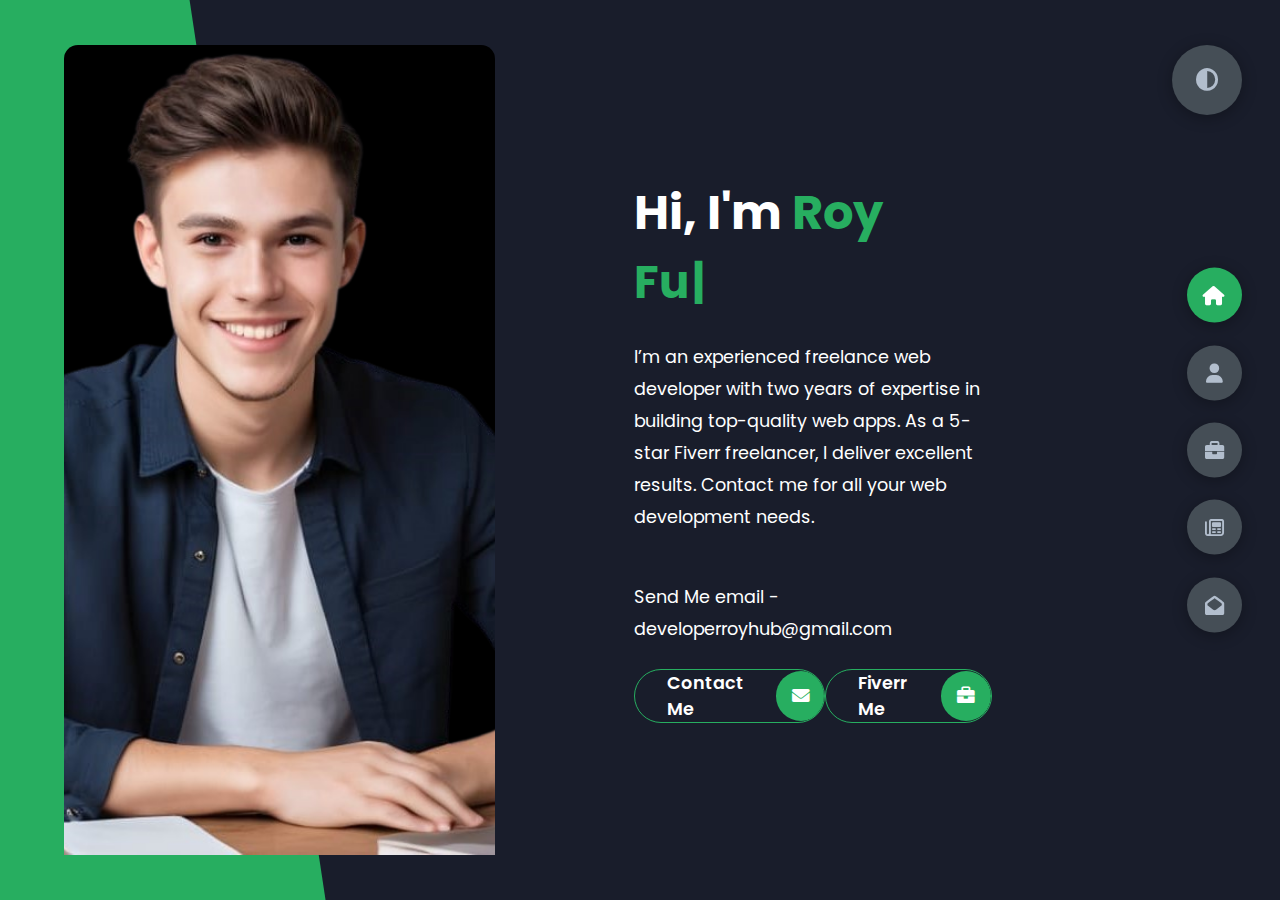
==== index.html @ 74f71e78 "add" ====
<!DOCTYPE html>
<html lang="en">
<head>
    <meta charset="UTF-8">
    <meta http-equiv="X-UA-Compatible" content="IE=edge">
    <meta name="viewport" content="width=device-width, initial-scale=1.0">
    <title>Portfolio</title>
    <link rel="stylesheet" href="styles/styles.css">
    <link rel="preconnect" href="https://fonts.googleapis.com">
    <link rel="preconnect" href="https://fonts.gstatic.com" crossorigin>
    <link rel="stylesheet" href="https://cdnjs.cloudflare.com/ajax/libs/font-awesome/5.15.4/css/all.min.css" integrity="sha512-1ycn6IcaQQ40/MKBW2W4Rhis/DbILU74C1vSrLJxCq57o941Ym01SwNsOMqvEBFlcgUa6xLiPY/NS5R+E6ztJQ==" crossorigin="anonymous" referrerpolicy="no-referrer" />
    <link href="https://fonts.googleapis.com/css2?family=Poppins:wght@400;500;600;700;800&display=swap" rel="stylesheet">
    <link rel="stylesheet" href="https://cdnjs.cloudflare.com/ajax/libs/font-awesome/6.0.0-beta3/css/all.min.css">

</head>
<style>
    /* Typing Element  */
    .typing-container {
    display: flex;
    align-items: center;
    font-size: 45px;
    font-weight: bold;
}

.cursor {
    margin-left: 2px;
    animation: blink 0.7s infinite;
}

@keyframes blink {
    0%, 100% {
        opacity: 1;
    }
    50% {
        opacity: 0;
    }
}


/* Making the pop up  */
        /* Overlay styling */
        .popup-overlay {
            display: none; /* Initially hidden */
            position: fixed;
            top: 0;
            left: 0;
            width: 100%;
            height: 100%;
            background: rgba(0, 0, 0, 0.7);
            z-index: 1000;
            opacity: 0;
            transition: opacity 0.4s ease-in-out;
            align-items: center;
            justify-content: center;
        }

        .popup-overlay.show {
            display: flex;
            opacity: 1;
        }

        /* Popup box styling */
        .popup-box {
            position: relative;
            width: 60%;
            max-width: 800px;
            background: #fff;
            padding: 30px;
            border-radius: 15px;
            box-shadow: 0 10px 30px rgba(0, 0, 0, 0.3);
            transform: scale(0.7);
            opacity: 0;
            transition: transform 0.6s cubic-bezier(0.25, 0.1, 0.25, 1), opacity 0.6s ease;
        }

        .popup-overlay.show .popup-box {
            transform: scale(1);
            opacity: 1;
        }

        /* Close button styling */
        .popup-close {
            position: absolute;
            top: 15px;
            right: 15px;
            font-size: 24px;
            color: #ffffff;
            cursor: pointer;
            transition: color 0.3s ease;
        }

        .popup-close:hover {
            color: #e74c3c;
        }

        /* Popup content styling */
        .popup-box h2 {
            margin-top: 0;
            font-size: 24px;
            color: #fffcfc;
            text-align: center;
        }

        .popup-box p {
            font-size: 16px;
            line-height: 1.5;
            color: #ffffff;
            text-align: center;
        }

        .popup-box ul {
            list-style: none;
            padding: 0;
            margin: 20px 0 0;
            display: flex;
            flex-direction: column;
            align-items: center;
        }

        .popup-box li {
            margin: 10px 0;
        }

        .popup-box a {
            color: #3498db;
            text-decoration: none;
            font-weight: bold;
            transition: color 0.3s ease;
        }

        .popup-box a:hover {
            color: #2980b9;
        }


        /* Popup Box Styling */
.popup-box {
    position: relative;
    width: 60%;
    max-width: 800px;
    background: #fff;
    padding: 30px;
    border-radius: 15px;
    box-shadow: 0 10px 30px rgba(0, 0, 0, 0.3);
    transform: scale(0.7);
    opacity: 0;
    transition: transform 0.6s cubic-bezier(0.25, 0.1, 0.25, 1), opacity 0.6s ease;
}

.popup-overlay.show .popup-box {
    transform: scale(1);
    opacity: 1;
}

/* Close Button Styling */
.popup-close {
    position: absolute;
    top: 15px;
    right: 15px;
    font-size: 24px;
    color: #ffffff;
    cursor: pointer;
    transition: color 0.3s ease;
}

.popup-close:hover {
    color: #e74c3c;
}

/* Popup Content Styling */
.popup-box h2 {
    margin-top: 0;
    font-size: 24px;
    color: #ffffff;
    text-align: center;
}

.popup-box p {
    font-size: 16px;
    line-height: 1.5;
    color: #ffffff;
    text-align: center;
}

.popup-box ul {
    list-style: none;
    padding: 0;
    margin: 20px 0 0;
    display: flex;
    flex-direction: column;
    align-items: center;
}

.popup-box li {
    margin: 10px 0;
    font-size: 16px;
}

.popup-box a {
    color: #3498db;
    text-decoration: none;
    font-weight: bold;
    transition: color 0.3s ease;
    display: flex;
    flex-direction: column;
    align-items: center;
}

.popup-box a:hover {
    color: #2980b9;
}

/* Budget Styling */
.budget {
    font-weight: bold;
    padding-left: 5px;
    color: var(--budget-color, #333);
}

.popup-overlay.show .popup-box {
    transform: scale(1);
    opacity: 1;
    background-color:  #191d2b;
}
</style>
<body class="main-content">
        <!-- Popup Overlay -->
        <div class="popup-overlay" id="popupOverlay">
            <div class="popup-box">
                <span class="popup-close" id="popupClose"><i class="fas fa-times"></i></span>
                <h2>Visit My Recent Completed Freelance Works</h2>
                <p>Check out my latest work and projects. Click the links below to explore:</p>
                <ul>
                    <li><a href="https://millionleads.online/" target="_blank">SAAS - MillionLeads (A lead generation site which allows to scrape leads from online) <span class="budget" style="--budget-color: #27ae60;">Project budget - $250  Country - United States </span></a></li>
                    <li><a href="https://gardenly.me/" target="_blank">Business Site - Gardenly (A modern service for redesigning gardens) <span class="budget" style="--budget-color: #27ae60;">Project Budget - $300   Country - Isreal</span></a></li>
                    <li><a href="https://ztechblog.online/" target="_blank">Blogging Site - Ztechblogs (A blogging site for a video editor) <span class="budget" style="--budget-color:#27ae60;">Budget - $150 Country - India</span></a></li>
                </ul>

                <div class="contact-icons" style="display: flex; justify-content: center; align-items: center; margin-top: 20px;">
                    <div class="contact-icon" style="display: flex;">
                        <a href="https://www.facebook.com/profile.php?id=61559166032397" target="_blank" style="display: flex; justify-content: center; align-items: center; width: 50px; height: 50px; margin: 0 10px; background-color: #f0f0f0; border-radius: 50%; color: #333; font-size: 20px; transition: background-color 0.3s ease, color 0.3s ease, transform 0.3s ease;">
                            <i class="fab fa-facebook-f"></i>
                        </a>
                        <a href="https://x.com/i/flow/login?redirect_after_login=%2Feren2024m" target="_blank" style="display: flex; justify-content: center; align-items: center; width: 50px; height: 50px; margin: 0 10px; background-color: #f0f0f0; border-radius: 50%; color: #333; font-size: 20px; transition: background-color 0.3s ease, color 0.3s ease, transform 0.3s ease;">
                            <i class="fab fa-twitter"></i>
                        </a>
                        <a href="https://github.com/erenroy" target="_blank" style="display: flex; justify-content: center; align-items: center; width: 50px; height: 50px; margin: 0 10px; background-color: #f0f0f0; border-radius: 50%; color: #333; font-size: 20px; transition: background-color 0.3s ease, color 0.3s ease, transform 0.3s ease;">
                            <i class="fab fa-github"></i>
                        </a>
                        <a href="https://www.instagram.com/devroy_2024/?igsh=YmhoeHJ0MW9vajh2" target="_blank" style="display: flex; justify-content: center; align-items: center; width: 50px; height: 50px; margin: 0 10px; background-color: #f0f0f0; border-radius: 50%; color: #333; font-size: 20px; transition: background-color 0.3s ease, color 0.3s ease, transform 0.3s ease;">
                            <i class="fab fa-instagram"></i>
                        </a>
                    </div>
                </div>
                
                
            </div>
            
        </div>
    <header class="container header active" id="home">
        <div class="header-content">
            <div class="left-header">
                <div class="h-shape"></div>
                <div class="image">
                    <img src="img/mypic.png" alt="">
                </div>
            </div>
            <div class="right-header">
                <h1 class="name">
                    Hi, I'm <span>Roy</span>
                    <div class="typing-container">
                        <span id="typing-text"></span>
                        <span class="cursor">|</span>
                    </div>
                </h1>
                <p>
                    I’m an experienced freelance web developer with two years of expertise in building top-quality web apps. As a 5-star Fiverr freelancer, I deliver excellent results. Contact me for all your web development needs.
                </p>
                <p>Send Me email - <span> developerroyhub@gmail.com</span></p>

                <div class="btn-con">
                    <a href="https://www.linkedin.com/in/papan-roy-778a94292?utm_source=share&utm_campaign=share_via&utm_content=profile&utm_medium=android_app" class="main-btn">
                        <span class="btn-text">Contact Me</span>
                        <span class="btn-icon"><i class="fas fa-envelope"></i></span>
                    </a>
                    <a href="https://www.fiverr.com/s/yvENLWb" class="main-btn">
                        <span class="btn-text">Fiverr Me</span>
                        <span class="btn-icon"><i class="fas fa-briefcase"></i></span>
                    </a>
                    
                    
                </div>
            </div>
        </div>
    </header>
    <main>
        <section class="container about" id="about">
            <div class="main-title">
                <h2>About <span>me</span><span class="bg-text">my stats</span></h2>
            </div>
            <div class="about-container">
                <div class="left-about">
                    <h4>About Me</h4>
                    <p>
                        I am a dedicated web developer with over two years of experience in building exceptional web applications. My expertise spans portfolio sites, e-commerce platforms, video calling apps, and dynamic web solutions. <br /> <br /> I am committed to delivering top-notch results and continuously strive for excellence in every project. My work is driven by a passion for creating impactful and user-friendly digital experiences.
                    </p>
                    <div class="btn-con">
                        <a href="https://www.linkedin.com/in/papan-roy-778a94292?utm_source=share&utm_campaign=share_via&utm_content=profile&utm_medium=android_app" class="main-btn">
                            <span class="btn-text">Contact Me</span>
                            <span class="btn-icon"><i class="fas fa-envelope"></i></span>
                        </a>
                    </div>
                </div>
                <div class="right-about">
                    <div class="about-item">
                        <div class="abt-text">
                            <p class="large-text">50+</p>
                            <p class="small-text">Projects <br /> Completed</p>
                        </div>
                    </div>
                    <div class="about-item">
                        <div class="abt-text">
                            <p class="large-text">2+</p>
                            <p class="small-text">Years of <br /> Experience</p>
                        </div>
                    </div>
                    <div class="about-item">
                        <div class="abt-text">
                            <p class="large-text">30+</p>
                            <p class="small-text">Happy <br /> Clients</p>
                        </div>
                    </div>
                    <div class="about-item">
                        <div class="abt-text">
                            <p class="large-text">100+</p>
                            <p class="small-text">Customer <br /> Reviews</p>
                        </div>
                    </div>
                </div>
            </div>
            
            <div class="about-stats">
                <h4 class="stat-title">My Skills</h4>
                <div class="progress-bars">
                    <div class="progress-bar">
                        <p class="prog-title">html5</p>
                        <div class="progress-con">
                            <p class="prog-text">BEST</p>
                            <div class="progress">
                                <span class="css"></span>
                            </div>
                        </div>
                    </div>
                    <div class="progress-bar">
                        <p class="prog-title">css3</p>
                        <div class="progress-con">
                            <p class="prog-text">BEST</p>
                            <div class="progress">
                                <span class="css"></span>
                            </div>
                        </div>
                    </div>
                    <div class="progress-bar">
                        <p class="prog-title">javascript</p>
                        <div class="progress-con">
                            <p class="prog-text">BEST</p>
                            <div class="progress">
                                <span class="css"></span>
                            </div>
                        </div>
                    </div>
                    <div class="progress-bar">
                        <p class="prog-title">ReactJS</p>
                        <div class="progress-con">
                            <p class="prog-text">BEST</p>
                            <div class="progress">
                                <span class="css"></span>
                            </div>
                        </div>
                    </div>
                    <div class="progress-bar">
                        <p class="prog-title">Django</p>
                        <div class="progress-con">
                            <p class="prog-text">BEST</p>
                            <div class="progress">
                                <span class="css"></span>
                            </div>
                        </div>
                    </div>
                    <div class="progress-bar">
                        <p class="prog-title">Python</p>
                        <div class="progress-con">
                            <p class="prog-text">BEST</p>
                            <div class="progress">
                                <span class="css"></span>
                            </div>
                        </div>
                    </div>
                    <div class="progress-bar">
                        <p class="prog-title">Flask</p>
                        <div class="progress-con">
                            <p class="prog-text">BEST</p>
                            <div class="progress">
                                <span class="css"></span>
                            </div>
                        </div>
                    </div>
                    <div class="progress-bar">
                        <p class="prog-title">Wordpress</p>
                        <div class="progress-con">
                            <p class="prog-text">BEST</p>
                            <div class="progress">
                                <span class="css"></span>
                            </div>
                        </div>
                    </div>
                    <div class="progress-bar">
                        <p class="prog-title">Mysql</p>
                        <div class="progress-con">
                            <p class="prog-text">BEST</p>
                            <div class="progress">
                                <span class="css"></span>
                            </div>
                        </div>
                    </div>
                    <div class="progress-bar">
                        <p class="prog-title">Postgressql</p>
                        <div class="progress-con">
                            <p class="prog-text">Best</p>
                            <div class="progress">
                                <span class="css"></span>
                            </div>
                        </div>
                    </div>
                </div>
            </div>
            <h4 class="stat-title">My Timeline</h4>
            <div class="timeline">
                <div class="timeline-item">
                    <div class="tl-icon">
                        <i class="fas fa-briefcase"></i>
                    </div>
                    <p class="tl-duration">2022 - present</p>
                    <h5>Freelance Web Developer<span> - Self-Employed</span></h5>
                    <p>
                        Providing top-notch web development services including portfolio sites, e-commerce platforms, and dynamic web applications. Committed to delivering high-quality results and client satisfaction.
                    </p>
                </div>
                <div class="timeline-item">
                    <div class="tl-icon">
                        <i class="fas fa-briefcase"></i>
                    </div>
                    <p class="tl-duration">2021 - 2022</p>
                    <h5>Junior Web Developer<span> - Tech Innovations</span></h5>
                    <p>
                        Contributed to various web development projects, focusing on front-end development and integrating new features to enhance user experience.
                    </p>
                </div>
                <div class="timeline-item">
                    <div class="tl-icon">
                        <i class="fas fa-briefcase"></i>
                    </div>
                    <p class="tl-duration">2019 - 2021</p>
                    <h5>Software Developer Intern<span> - Web Solutions Inc.</span></h5>
                    <p>
                        Assisted in developing and maintaining web applications, gaining valuable experience in coding and problem-solving within a professional environment.
                    </p>
                </div>
                <div class="timeline-item">
                    <div class="tl-icon">
                        <i class="fas fa-briefcase"></i>
                    </div>
                    <p class="tl-duration">2015 - 2019</p>
                    <h5>Computer Science Degree<span> - XYZ University</span></h5>
                    <p>
                        Earned a degree in Computer Science, focusing on web development, programming languages, and software engineering principles.
                    </p>
                </div>
               
            </div>
            
        </section>
        <section class="container" id="portfolio">
            <div class="main-title">
                <h2>My <span>Portfolio</span><span class="bg-text">My Work</span></h2>
            </div>
            <p class="port-text">
                Here is some of my work that I've done in various programming languages.
            </p>
            <div class="portfolios">
                <div class="portfolio-item">
                    <div class="image">
                        <img src="img/1.png" alt="">
                    </div>
                    <div class="hover-items">
                        <h3>Full-Stacl E-commerce Website </h3>
                        <div class="icons">
                            <a href="https://github.com/erenroy" class="icon">
                                <i class="fab fa-github"></i>
                            </a>
                            <a href="https://www.linkedin.com/in/papan-roy-778a94292?utm_source=share&utm_campaign=share_via&utm_content=profile&utm_medium=android_app" class="icon">
                                <i class="fab fa-linkedin"></i>
                            </a>
                            <a href="http://t.me/developerroy" class="icon">
                                <i class="fas fa-briefcase"></i>
                            </a>
                            
                        </div>
                    </div>
                </div>
                <div class="portfolio-item">
                    <div class="image">
                        <img src="img/2.png" alt="">
                    </div>
                    <div class="hover-items">
                        <h3>Movie streaming Webapp</h3>
                        <div class="icons">
                            <a href="https://github.com/erenroy" class="icon">
                                <i class="fab fa-github"></i>
                            </a>
                            <a href="https://www.linkedin.com/in/papan-roy-778a94292?utm_source=share&utm_campaign=share_via&utm_content=profile&utm_medium=android_app" class="icon">
                                <i class="fab fa-linkedin"></i>
                            </a>
                            <a href="http://t.me/developerroy" class="icon">
                                <i class="fas fa-briefcase"></i>
                            </a>
                            
                        </div>
                    </div>
                </div>
                <div class="portfolio-item">
                    <div class="image">
                        <img src="img/3.jpg" alt="">
                    </div>
                    <div class="hover-items">
                        <h3>Video Calling Webapp</h3>
                        <div class="icons">
                            <a href="https://github.com/erenroy" class="icon">
                                <i class="fab fa-github"></i>
                            </a>
                            <a href="https://www.linkedin.com/in/papan-roy-778a94292?utm_source=share&utm_campaign=share_via&utm_content=profile&utm_medium=android_app" class="icon">
                                <i class="fab fa-linkedin"></i>
                            </a>
                            <a href="http://t.me/developerroy" class="icon">
                                <i class="fas fa-briefcase"></i>
                            </a>
                            
                        </div>
                    </div>
                </div>
                <div class="portfolio-item">
                    <div class="image">
                        <img src="img/4.png" alt="">
                    </div>
                    <div class="hover-items">
                        <h3>Portfolio Branding</h3>
                        <div class="icons">
                            <a href="https://github.com/erenroy" class="icon">
                                <i class="fab fa-github"></i>
                            </a>
                            <a href="https://www.linkedin.com/in/papan-roy-778a94292?utm_source=share&utm_campaign=share_via&utm_content=profile&utm_medium=android_app" class="icon">
                                <i class="fab fa-linkedin"></i>
                            </a>
                            <a href="http://t.me/developerroy" class="icon">
                                <i class="fas fa-briefcase"></i>
                            </a>
                            
                        </div>
                    </div>
                </div>
                <div class="portfolio-item">
                    <div class="image">
                        <img src="img/5.png" alt="">
                    </div>
                    <div class="hover-items">
                        <h3>Portfolio for Degital Marketting Agency</h3>
                        <div class="icons">
                            <a href="https://github.com/erenroy" class="icon">
                                <i class="fab fa-github"></i>
                            </a>
                            <a href="https://www.linkedin.com/in/papan-roy-778a94292?utm_source=share&utm_campaign=share_via&utm_content=profile&utm_medium=android_app" class="icon">
                                <i class="fab fa-linkedin"></i>
                            </a>
                            <a href="http://t.me/developerroy" class="icon">
                                <i class="fas fa-briefcase"></i>
                            </a>
                            
                        </div>
                    </div>
                </div>
                <div class="portfolio-item">
                    <div class="image">
                        <img src="img/6.png" alt="">
                    </div>
                    <div class="hover-items">
                        <h3>Modern Gardening Website</h3>
                        <div class="icons">
                            <a href="https://github.com/erenroy" class="icon">
                                <i class="fab fa-github"></i>
                            </a>
                            <a href="https://www.linkedin.com/in/papan-roy-778a94292?utm_source=share&utm_campaign=share_via&utm_content=profile&utm_medium=android_app" class="icon">
                                <i class="fab fa-linkedin"></i>
                            </a>
                            <a href="http://t.me/developerroy" class="icon">
                                <i class="fas fa-briefcase"></i>
                            </a>
                            
                        </div>
                    </div>
                </div>
                <div class="portfolio-item">
                    <div class="image">
                        <img src="img/7.png" alt="">
                    </div>
                    <div class="hover-items">
                        <h3>Saas - Millionleads</h3>
                        <div class="icons">
                            <a href="https://github.com/erenroy" class="icon">
                                <i class="fab fa-github"></i>
                            </a>
                            <a href="https://www.linkedin.com/in/papan-roy-778a94292?utm_source=share&utm_campaign=share_via&utm_content=profile&utm_medium=android_app" class="icon">
                                <i class="fab fa-linkedin"></i>
                            </a>
                            <a href="http://t.me/developerroy" class="icon">
                                <i class="fas fa-briefcase"></i>
                            </a>
                            
                        </div>
                    </div>
                </div>
                <div class="portfolio-item">
                    <div class="image">
                        <img src="img/8.png" alt="">
                    </div>
                    <div class="hover-items">
                        <h3>Portfolio for Video Editor </h3>
                        <div class="icons">
                            <a href="https://github.com/erenroy" class="icon">
                                <i class="fab fa-github"></i>
                            </a>
                            <a href="https://www.linkedin.com/in/papan-roy-778a94292?utm_source=share&utm_campaign=share_via&utm_content=profile&utm_medium=android_app" class="icon">
                                <i class="fab fa-linkedin"></i>
                            </a>
                            <a href="http://t.me/developerroy" class="icon">
                                <i class="fas fa-briefcase"></i>
                            </a>
                            
                        </div>
                    </div>
                </div>
               
            </div>
        </section>
        <section class="container" id="blogs">
            <div class="blogs-content">
                <div class="main-title">
                    <h2>My <span>Blogs</span><span class="bg-text">My Blogs</span></h2>
                </div>
                <div class="blogs">
                    
                    <div class="blog">
                        <img src="img/blog1.png" alt="">
                        <div class="blog-text">
                            <h4>
                                How do I get my first client on fiverr 
                            </h4>
                            <p>
                                Gertting my first client on fiver was tough but I started cold outreaching on fiver and got my first 200 doller client on fiverr . 
                            </p>
                        </div>
                    </div>
                    <div class="blog">
                        <img src="img/blog2.jpeg" alt="">
                        <div class="blog-text">
                            <h4>
                                How do you win contest on freelancer ? 
                            </h4>
                            <p>
                              I participated on 6 competetions on freelancer and I won my first competetion on the 3rd of joining freelancer .......
                            </p>
                        </div>
                    </div>
                    <div class="blog">
                        <img src="img/blog3.jpg" alt="">
                        <div class="blog-text">
                            <h4>
                               Save yourself from scammers on fiverr . 
                            </h4>
                            <p>
                              Saving yourself from scammers are more important than finding client on fiverr . Follow this steps ....  
                            </p>
                        </div>
                    </div>
                    
                </div>
            </div>
        </section>
        <section class="container contact" id="contact">
            <div class="contact-container">
                <div class="main-title">
                    <h2>Contact <span>Me</span><span class="bg-text">Contact</span></h2>
                </div>
                <div class="contact-content-con">
                    <div class="left-contact">
                        <h4>Contact me here</h4>
                        <p>
                            Lorem ipsum dolor sit amet consectetur adipisicing elit. 
                            In, laborum numquam? Quam excepturi perspiciatis quas quasi.
                        </p>
                        <div class="contact-info">
                            <div class="contact-item">
                                <div class="icon">
                                    <i class="fas fa-map-marker-alt"></i>
                                    Asia , India 
                                </div>
                                <p>
                                  
                                </p>
                            </div>
                            <div class="contact-item">
                                <div class="icon">
                                    <i class="fas fa-envelope"></i>
                                    developerroyhub@gmail.com
                                </div>
                                <p>
                                   
                                </p>
                            </div> 
                            <div class="contact-item">
                                <div class="icon">
                                    <i class="fas fa-user-graduate"></i>
                                    Btech CSE
                                </div>
                                <p>
                                   
                                </p>
                            </div>
                            <div class="contact-item">
                                <div class="icon">
                                    <i class="fas fa-user-graduate"></i>
                                    http://t.me/developerroy 
                                </div>
                                <p>
                                   
                                </p>
                            </div>
                            <div class="contact-item">
                                <div class="icon">
                                    <i class="fas fa-globe-africa"></i>
                                    English , Hindi , Bengali
                                </div>
                                <p>
                                 
                                </p>
                            </div>
                        </div>
                        <div class="contact-icons">
                            <div class="contact-icon">
                                <a href="https://www.facebook.com/profile.php?id=61559166032397" target="_blank">
                                    <i class="fab fa-facebook-f"></i>
                                </a>
                                <a href="https://x.com/i/flow/login?redirect_after_login=%2Feren2024m" target="_blank">
                                    <i class="fab fa-twitter"></i>
                                </a>
                                <a href="https://github.com/erenroy" target="_blank">
                                    <i class="fab fa-github"></i>
                                </a>
                                <a href="https://www.instagram.com/devroy_2024/?igsh=YmhoeHJ0MW9vajh2" target="_blank">
                                    <i class="fab fa-instagram"></i>
                                </a>
                                
                            </div>
                        </div>
                    </div>
                    <div class="right-contact">
                        <form action="" class="contact-form">
                            <div class="input-control i-c-2">
                                <input type="text" required placeholder="YOUR NAME">
                                <input type="email" required placeholder="YOUR EMAIL">
                            </div>
                            <div class="input-control">
                                <input type="text" required placeholder="ENTER SUBJECT">
                            </div>
                            <div class="input-control">
                                <textarea name="" id="" cols="15" rows="8" placeholder="Message Here..."></textarea>
                            </div>
                            <div class="submit-btn">
                                <a href="https://www.linkedin.com/in/papan-roy-778a94292?utm_source=share&utm_campaign=share_via&utm_content=profile&utm_medium=android_app" class="main-btn">
                                    <span class="btn-text">Contact Me</span>
                                    <span class="btn-icon"><i class="fas fa-envelope"></i></span>
                                </a>
                            </div>
                        </form>
                    </div>
                </div>
            </div>
        </section>
    </main>

    <div class="controls">
        <div class="control active-btn" data-id="home" >
            <i class="fas fa-home"></i>
        </div>
        <div class="control" data-id="about">
            <i class="fas fa-user"></i>
        </div>
        <div class="control" data-id="portfolio">
            <i class="fas fa-briefcase"></i>
        </div>
        <div class="control" data-id="blogs">
            <i class="far fa-newspaper"></i>
        </div>
        <div class="control" data-id="contact">
            <i class="fas fa-envelope-open"></i>
        </div>
    </div>
    <div class="theme-btn">
        <i class="fas fa-adjust"></i>
    </div>
    <script src="app.js"></script>
    <script>const texts = [
        "Full-Stack Web Developer",
        "Full-time Freelancer ",
        "Wordpress Developer",
        "Python Developer",
        "Django Developer"
    ];
    const typingTextElement = document.getElementById("typing-text");
    
    let textIndex = 0;
    let charIndex = 0;
    let currentText = "";
    let isDeleting = false;
    
    function type() {
        if (!isDeleting && charIndex < texts[textIndex].length) {
            currentText += texts[textIndex].charAt(charIndex);
            charIndex++;
            typingTextElement.textContent = currentText;
            setTimeout(type, 150); // Adjust typing speed here
        } else if (isDeleting && charIndex > 0) {
            currentText = currentText.slice(0, -1);
            charIndex--;
            typingTextElement.textContent = currentText;
            setTimeout(type, 100); // Adjust deleting speed here
        } else if (charIndex === 0) {
            isDeleting = false;
            textIndex = (textIndex + 1) % texts.length;
            setTimeout(type, 200); // Pause before typing next text
        } else if (charIndex === texts[textIndex].length) {
            isDeleting = true;
            setTimeout(type, 1000); // Pause before deleting
        }
    }
    
    document.addEventListener("DOMContentLoaded", () => {
        setTimeout(type, 500);
    });

    // Adding code for pop up ------------------------------------------------------------------------------------------------------
            // Show the popup after 1 second
            setTimeout(function() {
                document.getElementById('popupOverlay').classList.add('show');
            }, 1000);
    
            // Close the popup
            document.getElementById('popupClose').addEventListener('click', function() {
                document.getElementById('popupOverlay').classList.remove('show');
            });
    
            // Optional: Close the popup if clicking outside of it
            document.getElementById('popupOverlay').addEventListener('click', function(e) {
                if (e.target === this) {
                    document.getElementById('popupOverlay').classList.remove('show');
                }
            });
        </script>
</body>
</html>
---- styles/styles.css ----
* {
  margin: 0;
  padding: 0;
  box-sizing: border-box;
  list-style: none;
}

:root {
  --color-primary: #191d2b;
  --color-secondary: #27AE60;
  --color-white: #FFFFFF;
  --color-black: #000;
  --color-grey0: #f8f8f8;
  --color-grey-1: #dbe1e8;
  --color-grey-2: #b2becd;
  --color-grey-3: #6c7983;
  --color-grey-4: #454e56;
  --color-grey-5: #2a2e35;
  --color-grey-6: #12181b;
  --br-sm-2: 14px;
  --box-shadow-1: 0 3px 15px rgba(0,0,0,.3);
}

.light-mode {
  --color-primary: #FFFFFF;
  --color-secondary: #F56692;
  --color-white: #454e56;
  --color-black: #000;
  --color-grey0: #f8f8f8;
  --color-grey-1: #6c7983;
  --color-grey-2: #6c7983;
  --color-grey-3: #6c7983;
  --color-grey-4: #454e56;
  --color-grey-5: #f8f8f8;
  --color-grey-6: #12181b;
}

body {
  background-color: var(--color-primary);
  font-family: "Poppins", sans-serif;
  font-size: 1.1rem;
  color: var(--color-white);
  transition: all 0.4s ease-in-out;
}

a {
  display: inline-block;
  text-decoration: none;
  color: inherit;
  font-family: inherit;
}

header {
  min-height: 100vh;
  color: var(--color-white);
  overflow: hidden;
  padding: 0 !important;
}

section {
  min-height: 100vh;
  width: 100%;
  position: absolute;
  left: 0;
  top: 0;
  padding: 3rem 18rem;
}

.container {
  display: none;
  transform: translateY(-100%) scale(0);
  transition: all 0.4s ease-in-out;
  background-color: var(--color-primary);
}

.active {
  display: block;
  animation: appear 1s ease-in-out;
  transform: translateY(0) scaleY(1);
}
@keyframes appear {
  0% {
    transform: translateY(-100%) scaleY(0);
  }
  100% {
    transform: translateY(0) scaleY(1);
  }
}

.controls {
  position: fixed;
  z-index: 10;
  top: 50%;
  right: 3%;
  display: flex;
  flex-direction: column;
  align-items: center;
  justify-content: center;
  transform: translateY(-50%);
}
.controls .control {
  padding: 1rem;
  cursor: pointer;
  background-color: var(--color-grey-4);
  width: 55px;
  height: 55px;
  border-radius: 50%;
  display: flex;
  justify-content: center;
  align-items: center;
  margin: 0.7rem 0;
  box-shadow: var(--box-shadow-1);
}
.controls .control i {
  font-size: 1.2rem;
  color: var(--color-grey-2);
  pointer-events: none;
}
.controls .active-btn {
  background-color: var(--color-secondary);
  transition: all 0.4s ease-in-out;
}
.controls .active-btn i {
  color: var(--color-white);
}

.theme-btn {
  top: 5%;
  right: 3%;
  width: 70px;
  height: 70px;
  border-radius: 50%;
  background-color: var(--color-grey-4);
  cursor: pointer;
  position: fixed;
  display: flex;
  justify-content: center;
  align-items: center;
  box-shadow: 0 3px 15px rgba(0, 0, 0, 0.3);
  transition: all 0.1s ease-in-out;
}
.theme-btn:active {
  transform: translateY(-3px);
}
.theme-btn i {
  font-size: 1.4rem;
  color: var(--color-grey-2);
  pointer-events: none;
}

/*Header-content*/
.header-content {
  display: grid;
  grid-template-columns: repeat(2, 1fr);
  min-height: 100vh;
}
.header-content .left-header {
  display: flex;
  align-items: center;
  position: relative;
}
.header-content .left-header .h-shape {
  transition: all 0.4s ease-in-out;
  width: 65%;
  height: 100%;
  background-color: var(--color-secondary);
  position: absolute;
  left: 0;
  top: 0;
  z-index: -1;
  clip-path: polygon(0 0, 46% 0, 79% 100%, 0% 100%);
}
.header-content .left-header .image {
  border-radius: var(--br-sm-2);
  height: 90%;
  width: 68%;
  margin-left: 4rem;
  background-color: var(--color-black);
  transition: all 0.4s ease-in-out;
}
.header-content .left-header .image img {
  width: 100%;
  height: 100%;
 object-fit: cover;
   /* transition: all 0.4s ease-in-out;
  filter: grayscale(100%); */
}
/* .header-content .left-header .image img:hover {
  filter: grayscale(0);
} */
.header-content .right-header {
  display: flex;
  flex-direction: column;
  justify-content: center;
  padding-right: 18rem;
}
.header-content .right-header .name {
  font-size: 3rem;
}
.header-content .right-header .name span {
  color: var(--color-secondary);
}
.header-content .right-header p {
  margin: 1.5rem 0;
  line-height: 2rem;
}

/*About*/
.about-container {
  display: grid;
  grid-template-columns: repeat(2, 1fr);
  padding-top: 3.5rem;
  padding-bottom: 5rem;
}
.about-container .right-about {
  display: grid;
  grid-template-columns: repeat(2, 1fr);
  grid-gap: 2rem;
}
.about-container .right-about .about-item {
  border: 1px solid var(--color-grey-5);
  border-radius: 5px;
  transition: all 0.4s ease-in-out;
  box-shadow: 1px 2px 15px rgba(0, 0, 0, 0.1);
}
.about-container .right-about .about-item:hover {
  cursor: default;
  transform: translateY(-5px);
  border: 1px solid var(--color-secondary);
  box-shadow: 1px 4px 15px rgba(0, 0, 0, 0.32);
}
.about-container .right-about .about-item .abt-text {
  padding: 1.5rem;
  display: flex;
  flex-direction: column;
}
.about-container .right-about .about-item .abt-text .large-text {
  font-size: 3rem;
  font-weight: 700;
  color: var(--color-secondary);
}
.about-container .right-about .about-item .abt-text .small-text {
  padding-left: 3rem;
  position: relative;
  text-transform: uppercase;
  font-size: 1.2rem;
  color: var(--color-grey-1);
  letter-spacing: 2px;
}
.about-container .right-about .about-item .abt-text .small-text::before {
  content: "";
  position: absolute;
  left: 0;
  top: 15px;
  width: 2rem;
  height: 2px;
  background-color: var(--color-grey-5);
}
.about-container .left-about {
  padding-right: 5rem;
}
.about-container .left-about p {
  line-height: 2rem;
  padding: 1rem;
  color: var(--color-grey-1);
}
.about-container .left-about h4 {
  font-size: 2rem;
  text-transform: uppercase;
}

.about-stats {
  padding-bottom: 4rem;
}
.about-stats .progress-bars {
  display: grid;
  grid-template-columns: repeat(2, 1fr);
  grid-gap: 2rem;
}
.about-stats .progress-bars .progress-bar {
  display: flex;
  flex-direction: column;
}
.about-stats .progress-bars .progress-bar .prog-title {
  text-transform: uppercase;
  font-weight: 500;
}
.about-stats .progress-bars .progress-bar .progress-con {
  display: flex;
  align-items: center;
}
.about-stats .progress-bars .progress-bar .progress-con .prog-text {
  color: var(--color-grey-2);
}
.about-stats .progress-bars .progress-bar .progress-con .progress {
  width: 100%;
  height: 0.45rem;
  background-color: var(--color-grey-4);
  margin-left: 1rem;
  position: relative;
}
.about-stats .progress-bars .progress-bar .progress-con .progress span {
  position: absolute;
  top: 0;
  left: 0;
  height: 100%;
  background-color: var(--color-secondary);
  transition: all 0.4s ease-in-out;
  width: 60%;
}
.about-stats .progress-bars .progress-bar .progress-con .progress .html {
  width: 80%;
}
.about-stats .progress-bars .progress-bar .progress-con .progress .css {
  width: 95%;
}
.about-stats .progress-bars .progress-bar .progress-con .progress .js {
  width: 75%;
}
.about-stats .progress-bars .progress-bar .progress-con .progress .react {
  width: 60%;
}
.about-stats .progress-bars .progress-bar .progress-con .progress .node {
  width: 87%;
}
.about-stats .progress-bars .progress-bar .progress-con .progress .python {
  width: 70%;
}

.stat-title {
  text-transform: uppercase;
  font-size: 1.4rem;
  text-align: center;
  padding: 3.5rem 0;
  position: relative;
}
.stat-title::before {
  content: "";
  position: absolute;
  left: 50%;
  top: 0;
  width: 40%;
  height: 1px;
  background-color: var(--color-grey-5);
  transform: translateX(-50%);
}

/*Timeline*/
.timeline {
  display: grid;
  grid-template-columns: repeat(2, 1fr);
  grid-gap: 2rem;
  padding-bottom: 3rem;
}
.timeline .timeline-item {
  position: relative;
  padding-left: 3rem;
  border-left: 1px solid var(--color-grey-5);
}
.timeline .timeline-item .tl-icon {
  position: absolute;
  left: -27px;
  top: 0;
  background-color: var(--color-secondary);
  width: 50px;
  height: 50px;
  border-radius: 50%;
  display: flex;
  align-items: center;
  justify-content: center;
}
.timeline .timeline-item .tl-icon i {
  font-size: 1.3rem;
}
.timeline .timeline-item .tl-duration {
  padding: 0.2rem 0.6rem;
  background-color: var(--color-grey-5);
  border-radius: 15px;
  display: inline-block;
  font-size: 0.8rem;
  text-transform: uppercase;
  font-weight: 500;
}
.timeline .timeline-item h5 {
  padding: 1rem 0;
  text-transform: uppercase;
  font-size: 1.3rem;
  font-weight: 600;
}
.timeline .timeline-item h5 span {
  color: var(--color-grey-2);
  font-weight: 500;
  font-size: 1.2rem;
}
.timeline .timeline-item p {
  color: var(--color-grey-2);
}

.port-text {
  padding: 2rem 0;
  text-align: center;
}

.portfolios {
  display: grid;
  grid-template-columns: repeat(3, 1fr);
  grid-gap: 2rem;
  margin-top: 3rem;
}
.portfolios .portfolio-item {
  position: relative;
  border-radius: 15px;
}
.portfolios .portfolio-item img {
  width: 100%;
  height: 300px;
  object-fit: cover;
  border-radius: 15px;
}
.portfolios .portfolio-item .hover-items {
  width: 100%;
  height: 100%;
  background-color: var(--color-secondary);
  position: absolute;
  left: 0;
  top: 0;
  border-radius: 15px;
  display: flex;
  justify-content: center;
  align-items: center;
  flex-direction: column;
  opacity: 0;
  transform: scale(0);
  transition: all 0.4s ease-in-out;
}
.portfolios .portfolio-item .hover-items h3 {
  font-size: 1.5rem;
  color: var(--color-white);
  margin-bottom: 1.5rem;
}
.portfolios .portfolio-item .hover-items .icons {
  display: flex;
  justify-content: center;
  align-items: center;
}
.portfolios .portfolio-item .hover-items .icons .icon {
  background-color: var(--color-primary);
  border-radius: 50%;
  width: 50px;
  height: 50px;
  display: flex;
  align-items: center;
  justify-content: center;
  margin: 0 1rem;
  cursor: pointer;
  transition: all 0.4s ease-in-out;
}
.portfolios .portfolio-item .hover-items .icons .icon i {
  font-size: 1.5rem;
  color: var(--color-white);
  margin: 0 1rem;
}
.portfolios .portfolio-item .hover-items .icons .icon:hover {
  background-color: var(--color-white);
}
.portfolios .portfolio-item .hover-items .icons .icon:hover i {
  color: var(--color-primary);
}

.portfolio-item:hover .hover-items {
  opacity: 1;
  transform: scale(1);
}

.blogs {
  display: grid;
  grid-template-columns: repeat(3, 1fr);
  grid-gap: 2rem;
  margin-top: 3rem;
}
.blogs .blog {
  position: relative;
  background-color: var(--color-grey-5);
  border-radius: 5px;
  box-shadow: 1px 1px 20px rgba(0, 0, 0, 0.1);
  transition: all 0.4s ease-in-out;
}
.blogs .blog:hover {
  box-shadow: 1px 1px 20px rgba(0, 0, 0, 0.3);
  transform: translateY(-5px);
  transition: all 0.4s ease-in-out;
}
.blogs .blog:hover img {
  filter: grayscale(0);
  transform: scale(1.1);
  box-shadow: 0px 4px 15px rgba(0, 0, 0, 0.8);
}
.blogs .blog img {
  width: 100%;
  height: 300px;
  object-fit: cover;
  border-top-left-radius: 5px;
  border-top-right-radius: 5px;
  filter: grayscale(100%);
  transition: all 0.4s ease-in-out;
}
.blogs .blog .blog-text {
  margin-top: -7px;
  padding: 1.1rem;
  border-top: 8px solid var(--color-secondary);
}
.blogs .blog .blog-text h4 {
  font-size: 1.5rem;
  margin-bottom: 0.7rem;
  transition: all 0.4s ease-in-out;
  cursor: pointer;
}
.blogs .blog .blog-text h4:hover {
  color: var(--color-secondary);
}
.blogs .blog .blog-text p {
  color: var(--color-grey-2);
  line-height: 2rem;
  padding-bottom: 1rem;
}

.contact-content-con {
  display: flex;
  padding-top: 3.5rem;
}
.contact-content-con .left-contact {
  flex: 2;
}
.contact-content-con .left-contact h4 {
  margin-top: 1rem;
  font-size: 2rem;
  text-transform: uppercase;
}
.contact-content-con .left-contact p {
  margin: 1rem 0;
  line-height: 2rem;
}
.contact-content-con .left-contact .contact-info .contact-item {
  display: flex;
  align-items: center;
  justify-content: space-between;
}
.contact-content-con .left-contact .contact-info .contact-item p {
  margin: 0.3rem 0 !important;
  padding: 0 !important;
}
.contact-content-con .left-contact .contact-info .contact-item .icon {
  display: grid;
  grid-template-columns: 40px 1fr;
}
.contact-content-con .left-contact .contact-info .contact-item .icon i {
  display: flex;
  align-items: center;
  font-size: 1.3rem;
}
.contact-content-con .left-contact .contact-icon {
  display: flex;
  margin-top: 2rem;
}
.contact-content-con .left-contact .contact-icon a {
  display: flex;
  align-items: center;
  color: var(--color-white);
  background-color: var(--color-grey-5);
  cursor: pointer;
  justify-content: center;
  width: 50px;
  height: 50px;
  border-radius: 50%;
  margin: 0 0.4rem;
  transition: all 0.4s ease-in-out;
}
.contact-content-con .left-contact .contact-icon a:hover {
  background-color: var(--color-secondary);
}
.contact-content-con .left-contact .contact-icon a:hover i {
  color: var(--color-primary);
}
.contact-content-con .left-contact .contact-icon a i {
  display: flex;
  align-items: center;
  justify-content: center;
  font-size: 1.3rem;
}
.contact-content-con .right-contact {
  flex: 3;
  margin-left: 3rem;
}
.contact-content-con .right-contact .input-control {
  margin: 1.5rem 0;
}
.contact-content-con .right-contact .input-control input, .contact-content-con .right-contact .input-control textarea {
  border-radius: 30px;
  font-weight: inherit;
  font-size: inherit;
  font-family: inherit;
  padding: 0.8rem 1.1rem;
  outline: none;
  border: none;
  background-color: var(--color-grey-5);
  width: 100%;
  color: var(--color-white);
  resize: none;
}
.contact-content-con .right-contact .i-c-2 {
  display: flex;
}
.contact-content-con .right-contact .i-c-2 :last-child {
  margin-left: 1.5rem;
}
.contact-content-con .right-contact .submit-btn {
  display: flex;
  justify-content: flex-start;
}

/*Independed components*/
.btn-con {
  display: flex;
  align-self: flex-start;
}

.main-btn {
  border-radius: 30px;
  color: inherit;
  font-weight: 600;
  position: relative;
  border: 1px solid var(--color-secondary);
  display: flex;
  align-self: flex-start;
  align-items: center;
  overflow: hidden;
}
.main-btn .btn-text {
  padding: 0 2rem;
}
.main-btn .btn-icon {
  background-color: var(--color-secondary);
  display: flex;
  align-items: center;
  justify-content: center;
  border-radius: 50%;
  padding: 1rem;
}
.main-btn::before {
  content: "";
  position: absolute;
  top: 0;
  right: 0;
  transform: translateX(100%);
  transition: all 0.4s ease-out;
  z-index: -1;
}
.main-btn:hover {
  transition: all 0.4s ease-out;
}
.main-btn:hover::before {
  width: 100%;
  height: 100%;
  background-color: var(--color-secondary);
  transform: translateX(0);
  transition: all 0.4s ease-out;
}

.main-title {
  text-align: center;
}
.main-title h2 {
  position: relative;
  text-transform: uppercase;
  font-size: 4rem;
  font-weight: 700;
}
.main-title h2 span {
  color: var(--color-secondary);
}
.main-title h2 .bg-text {
  position: absolute;
  top: 50%;
  left: 50%;
  color: var(--color-grey-5);
  transition: all 0.4s ease-in-out;
  z-index: -1;
  transform: translate(-50%, -50%);
  font-weight: 800;
  font-size: 6.3rem;
}

.about-container .left-about p {
  padding-left: 0;
}

@media screen and (max-width: 600px) {
  header {
    padding: 0 !important;
  }

  .theme-btn {
    width: 50px;
    height: 50px;
  }

  .header-content {
    grid-template-columns: repeat(1, 1fr);
    padding-bottom: 6rem;
  }

  .left-header .h-shape {
    display: none;
  }

  .right-header {
    grid-row: 1;
    padding-right: 0rem !important;
    width: 90%;
    margin: 0 auto;
  }
  .right-header .name {
    font-size: 2.5rem !important;
    text-align: center;
    padding-top: 3rem;
  }

  .header-content .left-header .image {
    margin: 0 auto;
    width: 90%;
  }

  .controls {
    top: auto;
    bottom: 0;
    flex-direction: row;
    justify-content: center;
    left: 50%;
    transform: translateX(-50%);
    width: 100%;
    background-color: var(--color-grey-5);
  }
  .controls .control {
    margin: 1rem 0.3rem;
  }

  .about-container {
    grid-template-columns: repeat(1, 1fr);
  }
  .about-container .right-about {
    grid-template-columns: repeat(1, 1fr);
    padding-top: 2.5rem;
  }
  .about-container .left-about {
    padding-right: 0;
  }
  .about-container .left-about p {
    padding-left: 0;
  }

  .timeline {
    grid-template-columns: repeat(1, 1fr);
    padding-bottom: 6rem;
  }

  .container {
    padding: 2rem 2.5rem !important;
  }

  .about-stats .progress-bars {
    grid-template-columns: repeat(1, 1fr);
  }

  .portfolios {
    grid-template-columns: repeat(1, 1fr);
    padding-bottom: 6rem;
    margin-top: 1rem;
  }

  .blogs {
    grid-template-columns: repeat(1, 1fr);
    padding-bottom: 6rem;
  }

  .contact-content-con {
    flex-direction: column;
  }
  .contact-content-con .right-contact {
    margin-left: 0;
    margin-top: 2.5rem;
  }

  .contact-content-con .right-contact .i-c-2 {
    flex-direction: column;
  }

  .contact-content-con .right-contact .i-c-2 :last-child {
    margin-left: 0;
    margin-top: 1.5rem;
  }

  .contact-content-con .right-contact {
    margin-bottom: 6rem;
  }

  .contact-item {
    flex-direction: column;
    margin: 1rem 0;
  }
  .contact-item p {
    font-size: 15px;
    color: var(--color-grey-2);
  }
  .contact-item span {
    font-size: 15px;
  }
  .contact-item .icon {
    grid-template-columns: 25px 1fr;
  }

  .main-title h2 {
    font-size: 2rem;
  }
  .main-title h2 span {
    font-size: 2.3rem;
  }
  .main-title h2 .bg-text {
    font-size: 2.3rem;
  }
}
@media screen and (max-width: 1432px) {
  .container {
    padding: 7rem 11rem;
  }

  .contact-content-con {
    flex-direction: column;
  }
  .contact-content-con .right-contact {
    margin-left: 0;
    margin-top: 2.5rem;
  }

  .contact-content-con .right-contact .i-c-2 {
    flex-direction: column;
  }

  .contact-content-con .right-contact .i-c-2 :last-child {
    margin-left: 0;
    margin-top: 1.5rem;
  }

  .contact-content-con .right-contact {
    margin-bottom: 6rem;
  }

  .main-title h2 .bg-text {
    font-size: 5.5rem;
  }
}
@media screen and (max-width: 1250px) {
  .blogs {
    grid-template-columns: repeat(2, 1fr);
    margin-top: 6rem;
  }

  .portfolios {
    grid-template-columns: repeat(2, 1fr);
  }

  .header-content .right-header {
    padding-right: 9rem;
  }
}
@media screen and (max-width: 660px) {
  .blogs {
    grid-template-columns: repeat(1, 1fr);
  }

  .portfolios {
    grid-template-columns: repeat(1, 1fr);
  }
}
@media screen and (max-width: 1070px) {
  .about-container {
    grid-template-columns: repeat(1, 1fr);
  }
  .about-container .right-about {
    padding-top: 2.5rem;
  }

  .main-title h2 {
    font-size: 4rem;
  }
  .main-title h2 span {
    font-size: 4rem;
  }
  .main-title h2 .bg-text {
    font-size: 4.5rem;
  }
}
@media screen and (max-width: 970px) {
  .container {
    padding: 7rem 6rem;
  }

  .about-container .left-about {
    padding-right: 0rem;
  }

  .header-content {
    grid-template-columns: repeat(1, 1fr);
    padding-bottom: 6rem;
  }

  .left-header .h-shape {
    display: none;
  }
  .left-header .image {
    width: 90% !important;
    margin: 0 auto !important;
  }

  .right-header {
    grid-row: 1;
    padding-right: 0rem !important;
    width: 90%;
    margin: 0 auto;
  }
  .right-header .name {
    font-size: 2.5rem !important;
    text-align: center;
    padding-top: 3rem;
  }
}
@media screen and (max-width: 700px) {
  .container {
    padding: 7rem 3rem;
  }

  .about-stats .progress-bars {
    grid-template-columns: repeat(1, 1fr);
  }

  .about-container .right-about {
    grid-template-columns: repeat(1, 1fr);
  }

  .timeline {
    grid-template-columns: repeat(1, 1fr);
  }

  .main-title h2 {
    font-size: 3rem;
  }
  .main-title h2 span {
    font-size: 3rem;
  }
  .main-title h2 .bg-text {
    font-size: 4rem;
  }
}

/*# sourceMappingURL=styles.css.map */
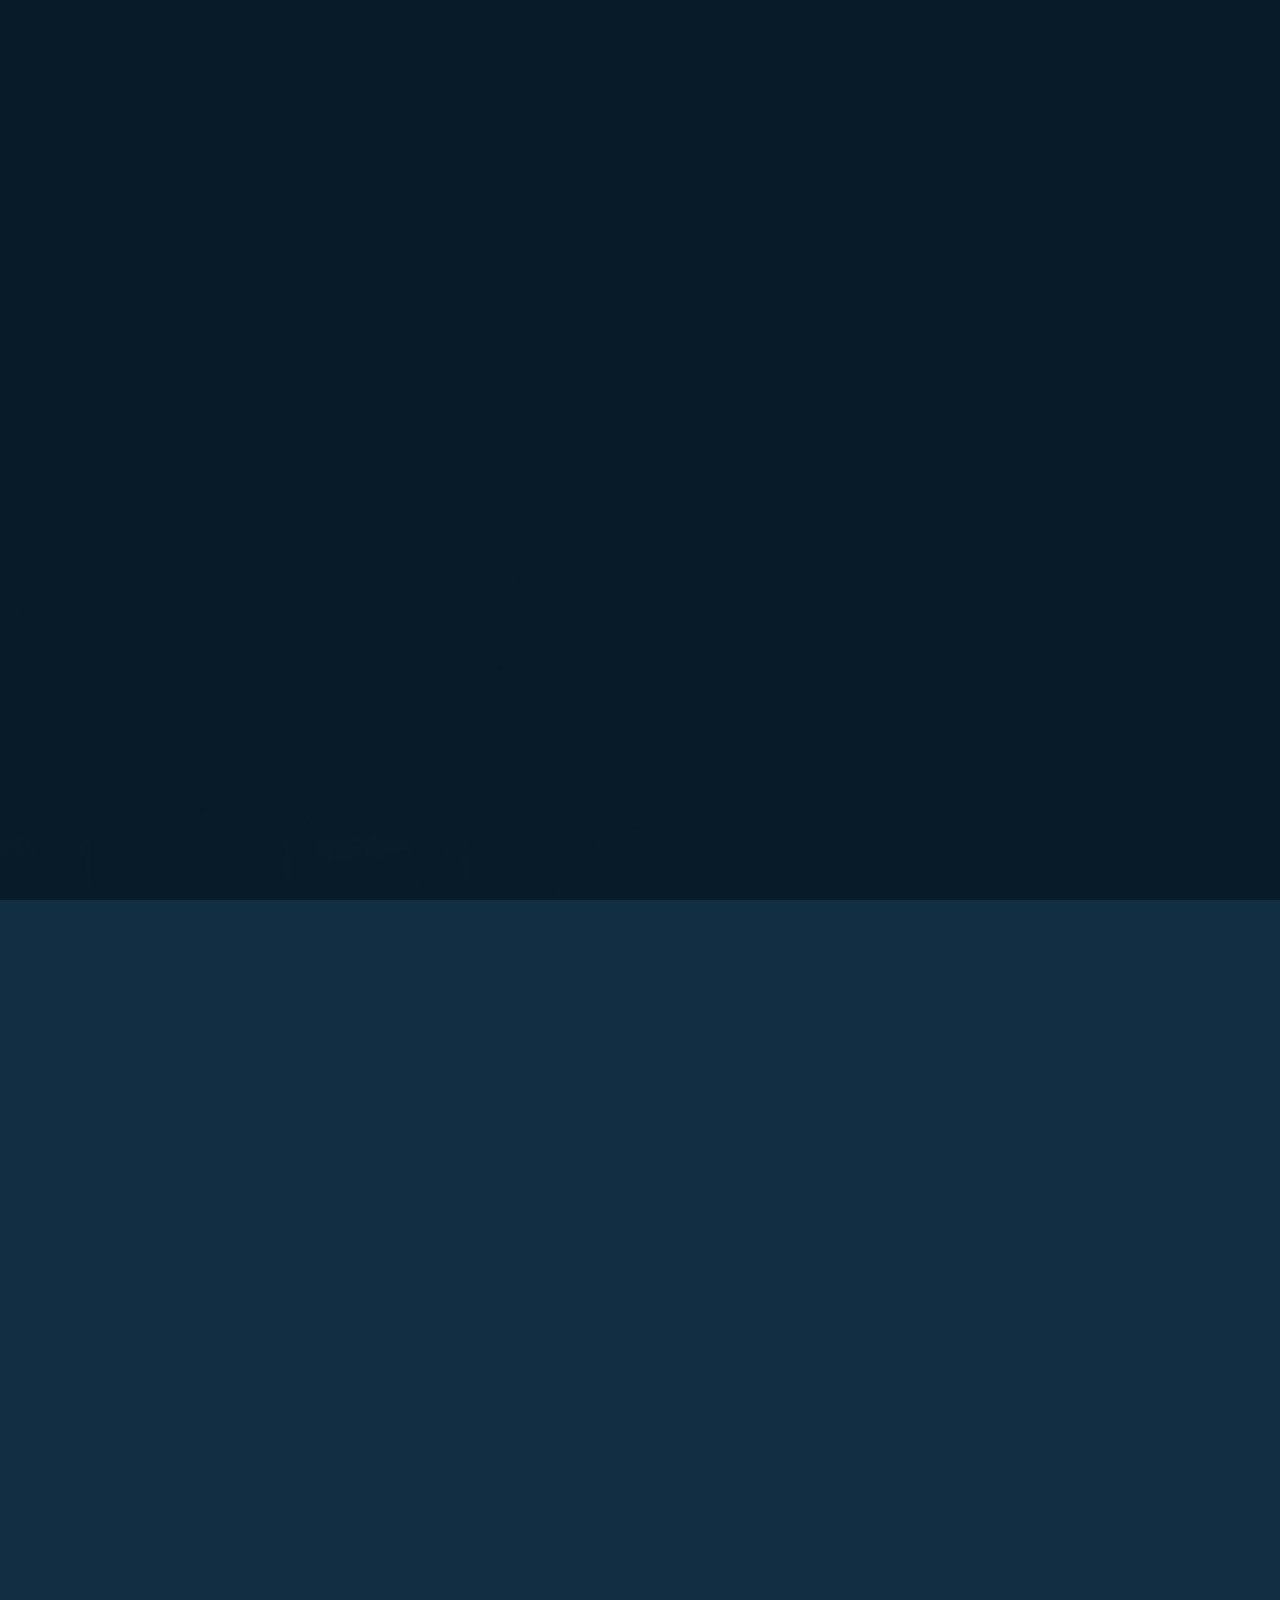
==== commit 304d8590: "add" ====
--- a/index.html
+++ b/index.html
@@ -1,879 +1,323 @@
 <!DOCTYPE html>
 <html lang="en">
+
 <head>
     <meta charset="UTF-8">
     <meta http-equiv="X-UA-Compatible" content="IE=edge">
     <meta name="viewport" content="width=device-width, initial-scale=1.0">
-    <title>Portfolio</title>
-    <link rel="stylesheet" href="styles/styles.css">
-    <link rel="preconnect" href="https://fonts.googleapis.com">
-    <link rel="preconnect" href="https://fonts.gstatic.com" crossorigin>
-    <link rel="stylesheet" href="https://cdnjs.cloudflare.com/ajax/libs/font-awesome/5.15.4/css/all.min.css" integrity="sha512-1ycn6IcaQQ40/MKBW2W4Rhis/DbILU74C1vSrLJxCq57o941Ym01SwNsOMqvEBFlcgUa6xLiPY/NS5R+E6ztJQ==" crossorigin="anonymous" referrerpolicy="no-referrer" />
-    <link href="https://fonts.googleapis.com/css2?family=Poppins:wght@400;500;600;700;800&display=swap" rel="stylesheet">
-    <link rel="stylesheet" href="https://cdnjs.cloudflare.com/ajax/libs/font-awesome/6.0.0-beta3/css/all.min.css">
-
+    <title>Responsive Personal Potfolio</title>
+
+    <link rel="stylesheet" href="style.css">
+
+    <!-- box icons -->
+    <link href='https://unpkg.com/boxicons@2.1.4/css/boxicons.min.css' rel='stylesheet'>
 </head>
-<style>
-    /* Typing Element  */
-    .typing-container {
-    display: flex;
-    align-items: center;
-    font-size: 45px;
-    font-weight: bold;
-}
-
-.cursor {
-    margin-left: 2px;
-    animation: blink 0.7s infinite;
-}
-
-@keyframes blink {
-    0%, 100% {
-        opacity: 1;
-    }
-    50% {
-        opacity: 0;
-    }
-}
-
-
-/* Making the pop up  */
-        /* Overlay styling */
-        .popup-overlay {
-            display: none; /* Initially hidden */
-            position: fixed;
-            top: 0;
-            left: 0;
-            width: 100%;
-            height: 100%;
-            background: rgba(0, 0, 0, 0.7);
-            z-index: 1000;
-            opacity: 0;
-            transition: opacity 0.4s ease-in-out;
-            align-items: center;
-            justify-content: center;
-        }
-
-        .popup-overlay.show {
-            display: flex;
-            opacity: 1;
-        }
-
-        /* Popup box styling */
-        .popup-box {
-            position: relative;
-            width: 60%;
-            max-width: 800px;
-            background: #fff;
-            padding: 30px;
-            border-radius: 15px;
-            box-shadow: 0 10px 30px rgba(0, 0, 0, 0.3);
-            transform: scale(0.7);
-            opacity: 0;
-            transition: transform 0.6s cubic-bezier(0.25, 0.1, 0.25, 1), opacity 0.6s ease;
-        }
-
-        .popup-overlay.show .popup-box {
-            transform: scale(1);
-            opacity: 1;
-        }
-
-        /* Close button styling */
-        .popup-close {
-            position: absolute;
-            top: 15px;
-            right: 15px;
-            font-size: 24px;
-            color: #ffffff;
-            cursor: pointer;
-            transition: color 0.3s ease;
-        }
-
-        .popup-close:hover {
-            color: #e74c3c;
-        }
-
-        /* Popup content styling */
-        .popup-box h2 {
-            margin-top: 0;
-            font-size: 24px;
-            color: #fffcfc;
-            text-align: center;
-        }
-
-        .popup-box p {
-            font-size: 16px;
-            line-height: 1.5;
-            color: #ffffff;
-            text-align: center;
-        }
-
-        .popup-box ul {
-            list-style: none;
-            padding: 0;
-            margin: 20px 0 0;
-            display: flex;
-            flex-direction: column;
-            align-items: center;
-        }
-
-        .popup-box li {
-            margin: 10px 0;
-        }
-
-        .popup-box a {
-            color: #3498db;
-            text-decoration: none;
-            font-weight: bold;
-            transition: color 0.3s ease;
-        }
-
-        .popup-box a:hover {
-            color: #2980b9;
-        }
-
-
-        /* Popup Box Styling */
-.popup-box {
-    position: relative;
-    width: 60%;
-    max-width: 800px;
-    background: #fff;
-    padding: 30px;
-    border-radius: 15px;
-    box-shadow: 0 10px 30px rgba(0, 0, 0, 0.3);
-    transform: scale(0.7);
-    opacity: 0;
-    transition: transform 0.6s cubic-bezier(0.25, 0.1, 0.25, 1), opacity 0.6s ease;
-}
-
-.popup-overlay.show .popup-box {
-    transform: scale(1);
-    opacity: 1;
-}
-
-/* Close Button Styling */
-.popup-close {
-    position: absolute;
-    top: 15px;
-    right: 15px;
-    font-size: 24px;
-    color: #ffffff;
-    cursor: pointer;
-    transition: color 0.3s ease;
-}
-
-.popup-close:hover {
-    color: #e74c3c;
-}
-
-/* Popup Content Styling */
-.popup-box h2 {
-    margin-top: 0;
-    font-size: 24px;
-    color: #ffffff;
-    text-align: center;
-}
-
-.popup-box p {
-    font-size: 16px;
-    line-height: 1.5;
-    color: #ffffff;
-    text-align: center;
-}
-
-.popup-box ul {
-    list-style: none;
-    padding: 0;
-    margin: 20px 0 0;
-    display: flex;
-    flex-direction: column;
-    align-items: center;
-}
-
-.popup-box li {
-    margin: 10px 0;
-    font-size: 16px;
-}
-
-.popup-box a {
-    color: #3498db;
-    text-decoration: none;
-    font-weight: bold;
-    transition: color 0.3s ease;
-    display: flex;
-    flex-direction: column;
-    align-items: center;
-}
-
-.popup-box a:hover {
-    color: #2980b9;
-}
-
-/* Budget Styling */
-.budget {
-    font-weight: bold;
-    padding-left: 5px;
-    color: var(--budget-color, #333);
-}
-
-.popup-overlay.show .popup-box {
-    transform: scale(1);
-    opacity: 1;
-    background-color:  #191d2b;
-}
-</style>
-<body class="main-content">
-        <!-- Popup Overlay -->
-        <div class="popup-overlay" id="popupOverlay">
-            <div class="popup-box">
-                <span class="popup-close" id="popupClose"><i class="fas fa-times"></i></span>
-                <h2>Visit My Recent Completed Freelance Works</h2>
-                <p>Check out my latest work and projects. Click the links below to explore:</p>
-                <ul>
-                    <li><a href="https://millionleads.online/" target="_blank">SAAS - MillionLeads (A lead generation site which allows to scrape leads from online) <span class="budget" style="--budget-color: #27ae60;">Project budget - $250  Country - United States </span></a></li>
-                    <li><a href="https://gardenly.me/" target="_blank">Business Site - Gardenly (A modern service for redesigning gardens) <span class="budget" style="--budget-color: #27ae60;">Project Budget - $300   Country - Isreal</span></a></li>
-                    <li><a href="https://ztechblog.online/" target="_blank">Blogging Site - Ztechblogs (A blogging site for a video editor) <span class="budget" style="--budget-color:#27ae60;">Budget - $150 Country - India</span></a></li>
-                </ul>
-
-                <div class="contact-icons" style="display: flex; justify-content: center; align-items: center; margin-top: 20px;">
-                    <div class="contact-icon" style="display: flex;">
-                        <a href="https://www.facebook.com/profile.php?id=61559166032397" target="_blank" style="display: flex; justify-content: center; align-items: center; width: 50px; height: 50px; margin: 0 10px; background-color: #f0f0f0; border-radius: 50%; color: #333; font-size: 20px; transition: background-color 0.3s ease, color 0.3s ease, transform 0.3s ease;">
-                            <i class="fab fa-facebook-f"></i>
-                        </a>
-                        <a href="https://x.com/i/flow/login?redirect_after_login=%2Feren2024m" target="_blank" style="display: flex; justify-content: center; align-items: center; width: 50px; height: 50px; margin: 0 10px; background-color: #f0f0f0; border-radius: 50%; color: #333; font-size: 20px; transition: background-color 0.3s ease, color 0.3s ease, transform 0.3s ease;">
-                            <i class="fab fa-twitter"></i>
-                        </a>
-                        <a href="https://github.com/erenroy" target="_blank" style="display: flex; justify-content: center; align-items: center; width: 50px; height: 50px; margin: 0 10px; background-color: #f0f0f0; border-radius: 50%; color: #333; font-size: 20px; transition: background-color 0.3s ease, color 0.3s ease, transform 0.3s ease;">
-                            <i class="fab fa-github"></i>
-                        </a>
-                        <a href="https://www.instagram.com/devroy_2024/?igsh=YmhoeHJ0MW9vajh2" target="_blank" style="display: flex; justify-content: center; align-items: center; width: 50px; height: 50px; margin: 0 10px; background-color: #f0f0f0; border-radius: 50%; color: #333; font-size: 20px; transition: background-color 0.3s ease, color 0.3s ease, transform 0.3s ease;">
-                            <i class="fab fa-instagram"></i>
-                        </a>
-                    </div>
-                </div>
-                
-                
-            </div>
-            
-        </div>
-    <header class="container header active" id="home">
-        <div class="header-content">
-            <div class="left-header">
-                <div class="h-shape"></div>
-                <div class="image">
-                    <img src="img/mypic.png" alt="">
-                </div>
-            </div>
-            <div class="right-header">
-                <h1 class="name">
-                    Hi, I'm <span>Roy</span>
-                    <div class="typing-container">
-                        <span id="typing-text"></span>
-                        <span class="cursor">|</span>
-                    </div>
-                </h1>
-                <p>
-                    I’m an experienced freelance web developer with two years of expertise in building top-quality web apps. As a 5-star Fiverr freelancer, I deliver excellent results. Contact me for all your web development needs.
-                </p>
-                <p>Send Me email - <span> developerroyhub@gmail.com</span></p>
-
-                <div class="btn-con">
-                    <a href="https://www.linkedin.com/in/papan-roy-778a94292?utm_source=share&utm_campaign=share_via&utm_content=profile&utm_medium=android_app" class="main-btn">
-                        <span class="btn-text">Contact Me</span>
-                        <span class="btn-icon"><i class="fas fa-envelope"></i></span>
-                    </a>
-                    <a href="https://www.fiverr.com/s/yvENLWb" class="main-btn">
-                        <span class="btn-text">Fiverr Me</span>
-                        <span class="btn-icon"><i class="fas fa-briefcase"></i></span>
-                    </a>
-                    
-                    
-                </div>
-            </div>
-        </div>
+
+<body>
+
+    <!-- header design -->
+    <header class="header">
+        <a href="#" class="logo">Portfolio.<span class="animate" style="--i:1;"></span></a>
+
+        <div class="bx bx-menu" id="menu-icon"><span class="animate" style="--i:2;"></span></div>
+
+        <nav class="navbar">
+            <a href="#home" class="active">Home</a>
+            <a href="#about">About</a>
+            <a href="#education">Education</a>
+            <a href="#skills">Skills</a>
+            <a href="#contact">Contact</a>
+
+            <span class="active-nav"></span>
+            <span class="animate" style="--i:2;"></span>
+        </nav>
     </header>
-    <main>
-        <section class="container about" id="about">
-            <div class="main-title">
-                <h2>About <span>me</span><span class="bg-text">my stats</span></h2>
-            </div>
-            <div class="about-container">
-                <div class="left-about">
-                    <h4>About Me</h4>
-                    <p>
-                        I am a dedicated web developer with over two years of experience in building exceptional web applications. My expertise spans portfolio sites, e-commerce platforms, video calling apps, and dynamic web solutions. <br /> <br /> I am committed to delivering top-notch results and continuously strive for excellence in every project. My work is driven by a passion for creating impactful and user-friendly digital experiences.
-                    </p>
-                    <div class="btn-con">
-                        <a href="https://www.linkedin.com/in/papan-roy-778a94292?utm_source=share&utm_campaign=share_via&utm_content=profile&utm_medium=android_app" class="main-btn">
-                            <span class="btn-text">Contact Me</span>
-                            <span class="btn-icon"><i class="fas fa-envelope"></i></span>
-                        </a>
-                    </div>
-                </div>
-                <div class="right-about">
-                    <div class="about-item">
-                        <div class="abt-text">
-                            <p class="large-text">50+</p>
-                            <p class="small-text">Projects <br /> Completed</p>
-                        </div>
-                    </div>
-                    <div class="about-item">
-                        <div class="abt-text">
-                            <p class="large-text">2+</p>
-                            <p class="small-text">Years of <br /> Experience</p>
-                        </div>
-                    </div>
-                    <div class="about-item">
-                        <div class="abt-text">
-                            <p class="large-text">30+</p>
-                            <p class="small-text">Happy <br /> Clients</p>
-                        </div>
-                    </div>
-                    <div class="about-item">
-                        <div class="abt-text">
-                            <p class="large-text">100+</p>
-                            <p class="small-text">Customer <br /> Reviews</p>
-                        </div>
-                    </div>
-                </div>
-            </div>
-            
-            <div class="about-stats">
-                <h4 class="stat-title">My Skills</h4>
-                <div class="progress-bars">
-                    <div class="progress-bar">
-                        <p class="prog-title">html5</p>
-                        <div class="progress-con">
-                            <p class="prog-text">BEST</p>
-                            <div class="progress">
-                                <span class="css"></span>
-                            </div>
-                        </div>
-                    </div>
-                    <div class="progress-bar">
-                        <p class="prog-title">css3</p>
-                        <div class="progress-con">
-                            <p class="prog-text">BEST</p>
-                            <div class="progress">
-                                <span class="css"></span>
-                            </div>
-                        </div>
-                    </div>
-                    <div class="progress-bar">
-                        <p class="prog-title">javascript</p>
-                        <div class="progress-con">
-                            <p class="prog-text">BEST</p>
-                            <div class="progress">
-                                <span class="css"></span>
-                            </div>
-                        </div>
-                    </div>
-                    <div class="progress-bar">
-                        <p class="prog-title">ReactJS</p>
-                        <div class="progress-con">
-                            <p class="prog-text">BEST</p>
-                            <div class="progress">
-                                <span class="css"></span>
-                            </div>
-                        </div>
-                    </div>
-                    <div class="progress-bar">
-                        <p class="prog-title">Django</p>
-                        <div class="progress-con">
-                            <p class="prog-text">BEST</p>
-                            <div class="progress">
-                                <span class="css"></span>
-                            </div>
-                        </div>
-                    </div>
-                    <div class="progress-bar">
-                        <p class="prog-title">Python</p>
-                        <div class="progress-con">
-                            <p class="prog-text">BEST</p>
-                            <div class="progress">
-                                <span class="css"></span>
-                            </div>
-                        </div>
-                    </div>
-                    <div class="progress-bar">
-                        <p class="prog-title">Flask</p>
-                        <div class="progress-con">
-                            <p class="prog-text">BEST</p>
-                            <div class="progress">
-                                <span class="css"></span>
-                            </div>
-                        </div>
-                    </div>
-                    <div class="progress-bar">
-                        <p class="prog-title">Wordpress</p>
-                        <div class="progress-con">
-                            <p class="prog-text">BEST</p>
-                            <div class="progress">
-                                <span class="css"></span>
-                            </div>
-                        </div>
-                    </div>
-                    <div class="progress-bar">
-                        <p class="prog-title">Mysql</p>
-                        <div class="progress-con">
-                            <p class="prog-text">BEST</p>
-                            <div class="progress">
-                                <span class="css"></span>
-                            </div>
-                        </div>
-                    </div>
-                    <div class="progress-bar">
-                        <p class="prog-title">Postgressql</p>
-                        <div class="progress-con">
-                            <p class="prog-text">Best</p>
-                            <div class="progress">
-                                <span class="css"></span>
-                            </div>
-                        </div>
-                    </div>
-                </div>
-            </div>
-            <h4 class="stat-title">My Timeline</h4>
-            <div class="timeline">
-                <div class="timeline-item">
-                    <div class="tl-icon">
-                        <i class="fas fa-briefcase"></i>
-                    </div>
-                    <p class="tl-duration">2022 - present</p>
-                    <h5>Freelance Web Developer<span> - Self-Employed</span></h5>
-                    <p>
-                        Providing top-notch web development services including portfolio sites, e-commerce platforms, and dynamic web applications. Committed to delivering high-quality results and client satisfaction.
-                    </p>
-                </div>
-                <div class="timeline-item">
-                    <div class="tl-icon">
-                        <i class="fas fa-briefcase"></i>
-                    </div>
-                    <p class="tl-duration">2021 - 2022</p>
-                    <h5>Junior Web Developer<span> - Tech Innovations</span></h5>
-                    <p>
-                        Contributed to various web development projects, focusing on front-end development and integrating new features to enhance user experience.
-                    </p>
-                </div>
-                <div class="timeline-item">
-                    <div class="tl-icon">
-                        <i class="fas fa-briefcase"></i>
-                    </div>
-                    <p class="tl-duration">2019 - 2021</p>
-                    <h5>Software Developer Intern<span> - Web Solutions Inc.</span></h5>
-                    <p>
-                        Assisted in developing and maintaining web applications, gaining valuable experience in coding and problem-solving within a professional environment.
-                    </p>
-                </div>
-                <div class="timeline-item">
-                    <div class="tl-icon">
-                        <i class="fas fa-briefcase"></i>
-                    </div>
-                    <p class="tl-duration">2015 - 2019</p>
-                    <h5>Computer Science Degree<span> - XYZ University</span></h5>
-                    <p>
-                        Earned a degree in Computer Science, focusing on web development, programming languages, and software engineering principles.
-                    </p>
-                </div>
-               
-            </div>
-            
-        </section>
-        <section class="container" id="portfolio">
-            <div class="main-title">
-                <h2>My <span>Portfolio</span><span class="bg-text">My Work</span></h2>
-            </div>
-            <p class="port-text">
-                Here is some of my work that I've done in various programming languages.
+
+    <!-- home section design -->
+    <section class="home show-animate" id="home">
+        <div class="home-content">
+            <h1>Hi, I'm <span>Nishat Mahmud</span><span class="animate" style="--i:2;"></span></h1>
+            <div class="text-animate">
+                <h3>Front-End Developer</h3>
+                <span class="animate" style="--i:3;"></span>
+            </div>
+            <p>I am a dedicated, self-assured, and eager learner who is constantly looking for opportunities to pick up
+                the new abilities.
+                I particularly want to put my knowledge and experience in Graphic Design, Web Development, and Android
+                Development to use.
+                To the best of my knowledge, avidly seeks to serve a professional organization with sincere devotion,
+                diligence, and commitment.
+                I have five years of experience managing a YouTube channel, therefore I also have knowledge with video
+                editing.
+                <span class="animate" style="--i:4;"></span>
             </p>
-            <div class="portfolios">
-                <div class="portfolio-item">
-                    <div class="image">
-                        <img src="img/1.png" alt="">
-                    </div>
-                    <div class="hover-items">
-                        <h3>Full-Stacl E-commerce Website </h3>
-                        <div class="icons">
-                            <a href="https://github.com/erenroy" class="icon">
-                                <i class="fab fa-github"></i>
-                            </a>
-                            <a href="https://www.linkedin.com/in/papan-roy-778a94292?utm_source=share&utm_campaign=share_via&utm_content=profile&utm_medium=android_app" class="icon">
-                                <i class="fab fa-linkedin"></i>
-                            </a>
-                            <a href="http://t.me/developerroy" class="icon">
-                                <i class="fas fa-briefcase"></i>
-                            </a>
-                            
-                        </div>
-                    </div>
-                </div>
-                <div class="portfolio-item">
-                    <div class="image">
-                        <img src="img/2.png" alt="">
-                    </div>
-                    <div class="hover-items">
-                        <h3>Movie streaming Webapp</h3>
-                        <div class="icons">
-                            <a href="https://github.com/erenroy" class="icon">
-                                <i class="fab fa-github"></i>
-                            </a>
-                            <a href="https://www.linkedin.com/in/papan-roy-778a94292?utm_source=share&utm_campaign=share_via&utm_content=profile&utm_medium=android_app" class="icon">
-                                <i class="fab fa-linkedin"></i>
-                            </a>
-                            <a href="http://t.me/developerroy" class="icon">
-                                <i class="fas fa-briefcase"></i>
-                            </a>
-                            
-                        </div>
-                    </div>
-                </div>
-                <div class="portfolio-item">
-                    <div class="image">
-                        <img src="img/3.jpg" alt="">
-                    </div>
-                    <div class="hover-items">
-                        <h3>Video Calling Webapp</h3>
-                        <div class="icons">
-                            <a href="https://github.com/erenroy" class="icon">
-                                <i class="fab fa-github"></i>
-                            </a>
-                            <a href="https://www.linkedin.com/in/papan-roy-778a94292?utm_source=share&utm_campaign=share_via&utm_content=profile&utm_medium=android_app" class="icon">
-                                <i class="fab fa-linkedin"></i>
-                            </a>
-                            <a href="http://t.me/developerroy" class="icon">
-                                <i class="fas fa-briefcase"></i>
-                            </a>
-                            
-                        </div>
-                    </div>
-                </div>
-                <div class="portfolio-item">
-                    <div class="image">
-                        <img src="img/4.png" alt="">
-                    </div>
-                    <div class="hover-items">
-                        <h3>Portfolio Branding</h3>
-                        <div class="icons">
-                            <a href="https://github.com/erenroy" class="icon">
-                                <i class="fab fa-github"></i>
-                            </a>
-                            <a href="https://www.linkedin.com/in/papan-roy-778a94292?utm_source=share&utm_campaign=share_via&utm_content=profile&utm_medium=android_app" class="icon">
-                                <i class="fab fa-linkedin"></i>
-                            </a>
-                            <a href="http://t.me/developerroy" class="icon">
-                                <i class="fas fa-briefcase"></i>
-                            </a>
-                            
-                        </div>
-                    </div>
-                </div>
-                <div class="portfolio-item">
-                    <div class="image">
-                        <img src="img/5.png" alt="">
-                    </div>
-                    <div class="hover-items">
-                        <h3>Portfolio for Degital Marketting Agency</h3>
-                        <div class="icons">
-                            <a href="https://github.com/erenroy" class="icon">
-                                <i class="fab fa-github"></i>
-                            </a>
-                            <a href="https://www.linkedin.com/in/papan-roy-778a94292?utm_source=share&utm_campaign=share_via&utm_content=profile&utm_medium=android_app" class="icon">
-                                <i class="fab fa-linkedin"></i>
-                            </a>
-                            <a href="http://t.me/developerroy" class="icon">
-                                <i class="fas fa-briefcase"></i>
-                            </a>
-                            
-                        </div>
-                    </div>
-                </div>
-                <div class="portfolio-item">
-                    <div class="image">
-                        <img src="img/6.png" alt="">
-                    </div>
-                    <div class="hover-items">
-                        <h3>Modern Gardening Website</h3>
-                        <div class="icons">
-                            <a href="https://github.com/erenroy" class="icon">
-                                <i class="fab fa-github"></i>
-                            </a>
-                            <a href="https://www.linkedin.com/in/papan-roy-778a94292?utm_source=share&utm_campaign=share_via&utm_content=profile&utm_medium=android_app" class="icon">
-                                <i class="fab fa-linkedin"></i>
-                            </a>
-                            <a href="http://t.me/developerroy" class="icon">
-                                <i class="fas fa-briefcase"></i>
-                            </a>
-                            
-                        </div>
-                    </div>
-                </div>
-                <div class="portfolio-item">
-                    <div class="image">
-                        <img src="img/7.png" alt="">
-                    </div>
-                    <div class="hover-items">
-                        <h3>Saas - Millionleads</h3>
-                        <div class="icons">
-                            <a href="https://github.com/erenroy" class="icon">
-                                <i class="fab fa-github"></i>
-                            </a>
-                            <a href="https://www.linkedin.com/in/papan-roy-778a94292?utm_source=share&utm_campaign=share_via&utm_content=profile&utm_medium=android_app" class="icon">
-                                <i class="fab fa-linkedin"></i>
-                            </a>
-                            <a href="http://t.me/developerroy" class="icon">
-                                <i class="fas fa-briefcase"></i>
-                            </a>
-                            
-                        </div>
-                    </div>
-                </div>
-                <div class="portfolio-item">
-                    <div class="image">
-                        <img src="img/8.png" alt="">
-                    </div>
-                    <div class="hover-items">
-                        <h3>Portfolio for Video Editor </h3>
-                        <div class="icons">
-                            <a href="https://github.com/erenroy" class="icon">
-                                <i class="fab fa-github"></i>
-                            </a>
-                            <a href="https://www.linkedin.com/in/papan-roy-778a94292?utm_source=share&utm_campaign=share_via&utm_content=profile&utm_medium=android_app" class="icon">
-                                <i class="fab fa-linkedin"></i>
-                            </a>
-                            <a href="http://t.me/developerroy" class="icon">
-                                <i class="fas fa-briefcase"></i>
-                            </a>
-                            
-                        </div>
-                    </div>
-                </div>
-               
-            </div>
-        </section>
-        <section class="container" id="blogs">
-            <div class="blogs-content">
-                <div class="main-title">
-                    <h2>My <span>Blogs</span><span class="bg-text">My Blogs</span></h2>
-                </div>
-                <div class="blogs">
-                    
-                    <div class="blog">
-                        <img src="img/blog1.png" alt="">
-                        <div class="blog-text">
-                            <h4>
-                                How do I get my first client on fiverr 
-                            </h4>
-                            <p>
-                                Gertting my first client on fiver was tough but I started cold outreaching on fiver and got my first 200 doller client on fiverr . 
-                            </p>
-                        </div>
-                    </div>
-                    <div class="blog">
-                        <img src="img/blog2.jpeg" alt="">
-                        <div class="blog-text">
-                            <h4>
-                                How do you win contest on freelancer ? 
-                            </h4>
-                            <p>
-                              I participated on 6 competetions on freelancer and I won my first competetion on the 3rd of joining freelancer .......
-                            </p>
-                        </div>
-                    </div>
-                    <div class="blog">
-                        <img src="img/blog3.jpg" alt="">
-                        <div class="blog-text">
-                            <h4>
-                               Save yourself from scammers on fiverr . 
-                            </h4>
-                            <p>
-                              Saving yourself from scammers are more important than finding client on fiverr . Follow this steps ....  
-                            </p>
-                        </div>
-                    </div>
-                    
-                </div>
-            </div>
-        </section>
-        <section class="container contact" id="contact">
-            <div class="contact-container">
-                <div class="main-title">
-                    <h2>Contact <span>Me</span><span class="bg-text">Contact</span></h2>
-                </div>
-                <div class="contact-content-con">
-                    <div class="left-contact">
-                        <h4>Contact me here</h4>
-                        <p>
-                            Lorem ipsum dolor sit amet consectetur adipisicing elit. 
-                            In, laborum numquam? Quam excepturi perspiciatis quas quasi.
-                        </p>
-                        <div class="contact-info">
-                            <div class="contact-item">
-                                <div class="icon">
-                                    <i class="fas fa-map-marker-alt"></i>
-                                    Asia , India 
-                                </div>
-                                <p>
-                                  
-                                </p>
-                            </div>
-                            <div class="contact-item">
-                                <div class="icon">
-                                    <i class="fas fa-envelope"></i>
-                                    developerroyhub@gmail.com
-                                </div>
-                                <p>
-                                   
-                                </p>
-                            </div> 
-                            <div class="contact-item">
-                                <div class="icon">
-                                    <i class="fas fa-user-graduate"></i>
-                                    Btech CSE
-                                </div>
-                                <p>
-                                   
-                                </p>
-                            </div>
-                            <div class="contact-item">
-                                <div class="icon">
-                                    <i class="fas fa-user-graduate"></i>
-                                    http://t.me/developerroy 
-                                </div>
-                                <p>
-                                   
-                                </p>
-                            </div>
-                            <div class="contact-item">
-                                <div class="icon">
-                                    <i class="fas fa-globe-africa"></i>
-                                    English , Hindi , Bengali
-                                </div>
-                                <p>
-                                 
-                                </p>
-                            </div>
-                        </div>
-                        <div class="contact-icons">
-                            <div class="contact-icon">
-                                <a href="https://www.facebook.com/profile.php?id=61559166032397" target="_blank">
-                                    <i class="fab fa-facebook-f"></i>
-                                </a>
-                                <a href="https://x.com/i/flow/login?redirect_after_login=%2Feren2024m" target="_blank">
-                                    <i class="fab fa-twitter"></i>
-                                </a>
-                                <a href="https://github.com/erenroy" target="_blank">
-                                    <i class="fab fa-github"></i>
-                                </a>
-                                <a href="https://www.instagram.com/devroy_2024/?igsh=YmhoeHJ0MW9vajh2" target="_blank">
-                                    <i class="fab fa-instagram"></i>
-                                </a>
-                                
-                            </div>
-                        </div>
-                    </div>
-                    <div class="right-contact">
-                        <form action="" class="contact-form">
-                            <div class="input-control i-c-2">
-                                <input type="text" required placeholder="YOUR NAME">
-                                <input type="email" required placeholder="YOUR EMAIL">
-                            </div>
-                            <div class="input-control">
-                                <input type="text" required placeholder="ENTER SUBJECT">
-                            </div>
-                            <div class="input-control">
-                                <textarea name="" id="" cols="15" rows="8" placeholder="Message Here..."></textarea>
-                            </div>
-                            <div class="submit-btn">
-                                <a href="https://www.linkedin.com/in/papan-roy-778a94292?utm_source=share&utm_campaign=share_via&utm_content=profile&utm_medium=android_app" class="main-btn">
-                                    <span class="btn-text">Contact Me</span>
-                                    <span class="btn-icon"><i class="fas fa-envelope"></i></span>
-                                </a>
-                            </div>
-                        </form>
-                    </div>
-                </div>
-            </div>
-        </section>
-    </main>
-
-    <div class="controls">
-        <div class="control active-btn" data-id="home" >
-            <i class="fas fa-home"></i>
-        </div>
-        <div class="control" data-id="about">
-            <i class="fas fa-user"></i>
-        </div>
-        <div class="control" data-id="portfolio">
-            <i class="fas fa-briefcase"></i>
-        </div>
-        <div class="control" data-id="blogs">
-            <i class="far fa-newspaper"></i>
-        </div>
-        <div class="control" data-id="contact">
-            <i class="fas fa-envelope-open"></i>
-        </div>
-    </div>
-    <div class="theme-btn">
-        <i class="fas fa-adjust"></i>
-    </div>
-    <script src="app.js"></script>
-    <script>const texts = [
-        "Full-Stack Web Developer",
-        "Full-time Freelancer ",
-        "Wordpress Developer",
-        "Python Developer",
-        "Django Developer"
-    ];
-    const typingTextElement = document.getElementById("typing-text");
-    
-    let textIndex = 0;
-    let charIndex = 0;
-    let currentText = "";
-    let isDeleting = false;
-    
-    function type() {
-        if (!isDeleting && charIndex < texts[textIndex].length) {
-            currentText += texts[textIndex].charAt(charIndex);
-            charIndex++;
-            typingTextElement.textContent = currentText;
-            setTimeout(type, 150); // Adjust typing speed here
-        } else if (isDeleting && charIndex > 0) {
-            currentText = currentText.slice(0, -1);
-            charIndex--;
-            typingTextElement.textContent = currentText;
-            setTimeout(type, 100); // Adjust deleting speed here
-        } else if (charIndex === 0) {
-            isDeleting = false;
-            textIndex = (textIndex + 1) % texts.length;
-            setTimeout(type, 200); // Pause before typing next text
-        } else if (charIndex === texts[textIndex].length) {
-            isDeleting = true;
-            setTimeout(type, 1000); // Pause before deleting
-        }
-    }
-    
-    document.addEventListener("DOMContentLoaded", () => {
-        setTimeout(type, 500);
-    });
-
-    // Adding code for pop up ------------------------------------------------------------------------------------------------------
-            // Show the popup after 1 second
-            setTimeout(function() {
-                document.getElementById('popupOverlay').classList.add('show');
-            }, 1000);
-    
-            // Close the popup
-            document.getElementById('popupClose').addEventListener('click', function() {
-                document.getElementById('popupOverlay').classList.remove('show');
-            });
-    
-            // Optional: Close the popup if clicking outside of it
-            document.getElementById('popupOverlay').addEventListener('click', function(e) {
-                if (e.target === this) {
-                    document.getElementById('popupOverlay').classList.remove('show');
-                }
-            });
-        </script>
+
+            <div class="btn-box">
+                <a href="#" class="btn">Hire Me</a>
+                <a href="#" class="btn">Let's Talk</a>
+                <span class="animate" style="--i:5;"></span>
+            </div>
+        </div>
+
+        <div class="home-sci">
+            <a href="#"><i class='bx bxl-facebook'></i></a>
+            <a href="#"><i class='bx bxl-twitter'></i></a>
+            <a href="#"><i class='bx bxl-linkedin'></i></a>
+            <span class="animate" style="--i:6;"></span>
+        </div>
+
+        <div class="home-imgHover"></div>
+        <span class="animate home-img" style="--i:7;"></span>
+    </section>
+
+    <!-- about section design -->
+    <section class="about" id="about">
+        <h2 class="heading">About <span>Me</span><span class="animate scroll" style="--i:1;"></span></h2>
+
+        <div class="about-img">
+            <img src="images/about.jpg" alt="">
+            <span class="circle-spin"></span>
+            <span class="animate scroll" style="--i:2;"></span>
+        </div>
+
+        <div class="about-content">
+            <h3>Hi there! Glad to see you here.<span class="animate scroll" style="--i:3;"></span></h3>
+            <p>Hello! Nishat Mahmud here. A technology fanatic!<br>
+                Currently, I am enrolled in the Department of
+                Computer Science and Engineering at Jagannath
+                University in Dhaka. My early education was
+                completed from Mymensingh Zilla School and Govt.
+                Ananda Mohon College in Mymensingh.
+                <span class="animate scroll" style="--i:4;"></span>
+            </p>
+
+            <div class="btn-box btns">
+                <a href="#contact" class="btn">Contact Me</a>
+                <span class="animate scroll" style="--i:5;"></span>
+            </div>
+        </div>
+    </section>
+
+    <!-- education section design -->
+    <section class="education" id="education">
+        <h2 class="heading">My <span>Journey</span><span class="animate scroll" style="--i:1;"></span></h2>
+
+        <div class="education-row">
+            <div class="education-column">
+                <h3 class="title">Education<span class="animate scroll" style="--i:2;"></span></h3>
+
+                <div class="education-box">
+                    <div class="education-content">
+                        <div class="content">
+                            <div class="year"><i class='bx bxs-calendar'></i> 2017 - 2018</div>
+                            <h3>Master Degree - University</h3>
+                            <p>Lorem ipsum dolor, sit amet consectetur
+                                adipisicing elit. Blanditiis dolorem harum
+                                dolorum debitis. Magni, iste! Perferendis
+                                laborum reprehenderit dolorum totam.</p>
+                        </div>
+                    </div>
+
+                    <div class="education-content">
+                        <div class="content">
+                            <div class="year"><i class='bx bxs-calendar'></i> 2018 - 2019</div>
+                            <h3>Master Degree - University</h3>
+                            <p>Lorem ipsum dolor, sit amet consectetur
+                                adipisicing elit. Blanditiis dolorem harum
+                                dolorum debitis. Magni, iste! Perferendis
+                                laborum reprehenderit dolorum totam.</p>
+                        </div>
+                    </div>
+
+                    <div class="education-content">
+                        <div class="content">
+                            <div class="year"><i class='bx bxs-calendar'></i> 2019 - 2020</div>
+                            <h3>Master Degree - University</h3>
+                            <p>Lorem ipsum dolor, sit amet consectetur
+                                adipisicing elit. Blanditiis dolorem harum
+                                dolorum debitis. Magni, iste! Perferendis
+                                laborum reprehenderit dolorum totam.</p>
+                        </div>
+                    </div>
+
+                    <span class="animate scroll" style="--i:3;"></span>
+                </div>
+            </div>
+
+            <div class="education-column">
+                <h3 class="title">Experience<span class="animate scroll" style="--i:5;"></span></h3>
+
+                <div class="education-box">
+                    <div class="education-content">
+                        <div class="content">
+                            <div class="year"><i class='bx bxs-calendar'></i> 2017 - 2018</div>
+                            <h3>Web Developer - Company</h3>
+                            <p>Lorem ipsum dolor, sit amet consectetur
+                                adipisicing elit. Blanditiis dolorem harum
+                                dolorum debitis. Magni, iste! Perferendis
+                                laborum reprehenderit dolorum totam.</p>
+                        </div>
+                    </div>
+
+                    <div class="education-content">
+                        <div class="content">
+                            <div class="year"><i class='bx bxs-calendar'></i> 2018 - 2019</div>
+                            <h3>Web Developer - Company</h3>
+                            <p>Lorem ipsum dolor, sit amet consectetur
+                                adipisicing elit. Blanditiis dolorem harum
+                                dolorum debitis. Magni, iste! Perferendis
+                                laborum reprehenderit dolorum totam.</p>
+                        </div>
+                    </div>
+
+                    <div class="education-content">
+                        <div class="content">
+                            <div class="year"><i class='bx bxs-calendar'></i> 2019 - 2020</div>
+                            <h3>Web Developer - Company</h3>
+                            <p>Lorem ipsum dolor, sit amet consectetur
+                                adipisicing elit. Blanditiis dolorem harum
+                                dolorum debitis. Magni, iste! Perferendis
+                                laborum reprehenderit dolorum totam.</p>
+                        </div>
+                    </div>
+
+                    <span class="animate scroll" style="--i:6;"></span>
+                </div>
+            </div>
+        </div>
+    </section>
+
+    <!-- skills section design -->
+    <section class="skills" id="skills">
+        <h2 class="heading">My <span>Skills</span><span class="animate scroll" style="--i:1;"></span></h2>
+
+        <div class="skills-row">
+            <div class="skills-column">
+                <h3 class="title">Coding Skills<span class="animate scroll" style="--i:2;"></span></h3>
+
+                <div class="skills-box">
+                    <div class="skills-content">
+                        <div class="progress">
+                            <h3>HTML <span>90%</span></h3>
+                            <div class="bar"><span></span></div>
+                        </div>
+
+                        <div class="progress">
+                            <h3>CSS <span>80%</span></h3>
+                            <div class="bar"><span></span></div>
+                        </div>
+
+                        <div class="progress">
+                            <h3>JavaScript <span>65%</span></h3>
+                            <div class="bar"><span></span></div>
+                        </div>
+
+                        <div class="progress">
+                            <h3>Python <span>75%</span></h3>
+                            <div class="bar"><span></span></div>
+                        </div>
+                    </div>
+
+                    <span class="animate scroll" style="--i:3;"></span>
+                </div>
+            </div>
+
+            <div class="skills-column">
+                <h3 class="title">Professional Skills<span class="animate scroll" style="--i:5;"></span></h3>
+
+                <div class="skills-box">
+                    <div class="skills-content">
+                        <div class="progress">
+                            <h3>Web Design <span>95%</span></h3>
+                            <div class="bar"><span></span></div>
+                        </div>
+
+                        <div class="progress">
+                            <h3>Web Development <span>67%</span></h3>
+                            <div class="bar"><span></span></div>
+                        </div>
+
+                        <div class="progress">
+                            <h3>Graphic Design <span>85%</span></h3>
+                            <div class="bar"><span></span></div>
+                        </div>
+
+                        <div class="progress">
+                            <h3>SEO Marketing <span>60%</span></h3>
+                            <div class="bar"><span></span></div>
+                        </div>
+                    </div>
+
+                    <span class="animate scroll" style="--i:6;"></span>
+                </div>
+            </div>
+        </div>
+    </section>
+
+    <!-- contact section design -->
+    <section class="contact" id="contact">
+        <h2 class="heading">Contact <span>Me</span><span class="animate scroll" style="--i:1;"></span></h2>
+
+        <form action="#">
+            <div class="input-box">
+                <div class="input-field">
+                    <input type="text" placeholder="Full Name" required>
+                    <span class="focus"></span>
+                </div>
+                <div class="input-field">
+                    <input type="text" placeholder="Email" required>
+                    <span class="focus"></span>
+                </div>
+
+                <span class="animate scroll" style="--i:3;"></span>
+            </div>
+            <div class="input-box">
+                <div class="input-field">
+                    <input type="number" placeholder="Mobile Number" required>
+                    <span class="focus"></span>
+                </div>
+                <div class="input-field">
+                    <input type="text" placeholder="Email Subject" required>
+                    <span class="focus"></span>
+                </div>
+
+                <span class="animate scroll" style="--i:5;"></span>
+            </div>
+
+            <div class="textarea-field">
+                <textarea name="" id="" cols="30" rows="10" placeholder="Your Message" required></textarea>
+                <span class="focus"></span>
+
+                <span class="animate scroll" style="--i:7;"></span>
+            </div>
+
+            <div class="btn-box btns">
+                <button type="submit" class="btn">Submit</button>
+
+                <span class="animate scroll" style="--i:9;"></span>
+            </div>
+        </form>
+    </section>
+
+    <!-- footer design -->
+    <footer class="footer">
+        <div class="footer-text">
+            <p>Copyright &copy; 2023 | Designed and
+                Maintenance by Nishat Mahmud | All
+                Rights Reserved</p>
+
+            <span class="animate scroll" style="--i:1;"></span>
+        </div>
+
+        <div class="footer-iconTop">
+            <a href="#"><i class='bx bx-up-arrow-alt'></i></a>
+
+            <span class="animate scroll" style="--i:3;"></span>
+        </div>
+    </footer>
+
+
+    <script src="script.js"></script>
 </body>
+
 </html>--- a/style.css
+++ b/style.css
@@ -0,0 +1,962 @@
+@import url('https://fonts.googleapis.com/css2?family=Poppins:wght@300;400;500;600;800;900&display=swap');
+
+* {
+    margin: 0;
+    padding: 0;
+    box-sizing: border-box;
+    text-decoration: none;
+    border: none;
+    outline: none;
+    scroll-behavior: smooth;
+    font-family: 'Poppins', sans-serif;
+}
+
+:root {
+    --bg-color: #081b29;
+    --second-bg-color: #112e42;
+    --text-color: #ededed;
+    --main-color: #00abf0;
+}
+
+html {
+    font-size: 62.5%;
+    overflow-x: hidden;
+}
+
+body {
+    background: var(--bg-color);
+    color: var(--text-color);
+}
+
+.header {
+    position: fixed;
+    top: 0;
+    left: 0;
+    width: 100%;
+    padding: 2rem 9%;
+    background: transparent;
+    display: flex;
+    justify-content: space-between;
+    align-items: center;
+    z-index: 100;
+    transition: .3s;
+}
+
+.header.sticky {
+    background: var(--bg-color);
+}
+
+.logo {
+    position: relative;
+    font-size: 2.5rem;
+    color: var(--text-color);
+    font-weight: 600;
+}
+
+.navbar {
+    position: relative;
+}
+
+.navbar a {
+    font-size: 1.7rem;
+    color: var(--text-color);
+    font-weight: 500;
+    margin-left: 3.5rem;
+    transition: .3s;
+}
+
+.navbar a:hover,
+.navbar a.active {
+    color: var(--main-color);
+}
+
+#menu-icon {
+    position: relative;
+    font-size: 3.6rem;
+    color: var(--text-color);
+    cursor: pointer;
+    display: none;
+}
+
+section {
+    min-height: 100vh;
+    padding: 10rem 9% 2rem;
+}
+
+.home {
+    display: flex;
+    align-items: center;
+    padding: 0 9%;
+    background: url('/images/home.jpg') no-repeat;
+    background-size: cover;
+    background-position: center;
+}
+
+.home-content {
+    max-width: 60rem;
+    z-index: 99;
+}
+
+.home-content h1 {
+    position: relative;
+    display: inline-block;
+    font-size: 5.12rem; /* change here */
+    font-weight: 700;
+    line-height: 1.3;
+}
+
+.home-content h1 span {
+    color: var(--text-color);
+}
+
+.home-content .text-animate {
+    position: relative;
+    width: 32.8rem;
+}
+
+.home-content .text-animate h3 {
+    /* change here */
+    font-size: 3.05rem;
+    font-weight: 700;
+    color: transparent;
+    -webkit-text-stroke: .7px var(--main-color);
+    background-image: linear-gradient(var(--main-color), var(--main-color));
+    background-repeat: no-repeat;
+    -webkit-background-clip: text;
+    background-position: -33rem 0;
+}
+
+.home.show-animate .home-content .text-animate h3 {
+    animation: homeBgText 6s linear infinite;
+    animation-delay: 2s;
+}
+
+.home-content .text-animate h3::before {
+    content: '';
+    position: absolute;
+    top: 0;
+    left: 0;
+    width: 0;
+    height: 100%;
+    border-right: 2px solid var(--main-color);
+    z-index: -1;
+}
+
+.home.show-animate .home-content .text-animate h3::before {
+    animation: homeCursorText 6s linear infinite;
+    animation-delay: 2s;
+}
+
+.home-content p {
+    position: relative;
+    font-size: 1.6rem;
+    margin: 2rem 0 4rem;
+}
+
+.btn-box {
+    position: relative;
+    display: flex;
+    justify-content: space-between;
+    width: 34.5rem;
+    height: 5rem;
+}
+
+.btn-box .btn {
+    position: relative;
+    display: inline-flex;
+    justify-content: center;
+    align-items: center;
+    width: 15rem;
+    height: 100%;
+    background: var(--main-color);
+    border: .2rem solid var(--main-color);
+    border-radius: .8rem;
+    font-size: 1.8rem;
+    font-weight: 600;
+    letter-spacing: .1rem;
+    color: var(--bg-color);
+    z-index: 1;
+    overflow: hidden;
+    transition: .5s;
+}
+
+.btn-box .btn:hover {
+    color: var(--main-color);
+}
+
+.btn-box .btn:nth-child(2) {
+    background: transparent;
+    color: var(--main-color);
+}
+
+.btn-box .btn:nth-child(2):hover {
+    color: var(--bg-color);
+}
+
+.btn-box .btn:nth-child(2)::before {
+    background: var(--main-color);
+}
+
+.btn-box .btn::before {
+    content: '';
+    position: absolute;
+    top: 0;
+    left: 0;
+    width: 0;
+    height: 100%;
+    background: var(--bg-color);
+    z-index: -1;
+    transition: .5s;
+}
+
+.btn-box .btn:hover::before {
+    width: 100%;
+}
+
+.home-sci {
+    position: absolute;
+    bottom: 4rem;
+    width: 170px;
+    display: flex;
+    justify-content: space-between;
+}
+
+.home-sci a {
+    position: relative;
+    display: inline-flex;
+    justify-content: center;
+    align-items: center;
+    width: 40px;
+    height: 40px;
+    background: transparent;
+    border: .2rem solid var(--main-color);
+    border-radius: 50%;
+    font-size: 20px;
+    color: var(--main-color);
+    z-index: 1;
+    overflow: hidden;
+    transition: .5s;
+}
+
+.home-sci a:hover {
+    color: var(--bg-color);
+}
+
+.home-sci a::before {
+    content: '';
+    position: absolute;
+    top: 0;
+    left: 0;
+    width: 0;
+    height: 100%;
+    background: var(--main-color);
+    z-index: -1;
+    transition: .5s;
+}
+
+.home-sci a:hover::before {
+    width: 100%;
+}
+
+.home-imgHover {
+    position: absolute;
+    top: 0;
+    right: 0;
+    width: 45%;
+    height: 100%;
+    background: transparent;
+    transition: 3s;
+}
+
+.home-imgHover:hover {
+    background: var(--bg-color);
+    opacity: .8;
+}
+
+.about {
+    display: flex;
+    justify-content: center;
+    align-items: center;
+    flex-direction: column;
+    gap: 2rem;
+    background: var(--second-bg-color);
+    padding-bottom: 6rem;
+}
+
+.heading {
+    position: relative;
+    font-size: 5rem;
+    margin-bottom: 3rem;
+    text-align: center;
+}
+
+span {
+    color: var(--main-color);
+}
+
+.about-img {
+    position: relative;
+    width: 25rem;
+    height: 25rem;
+    border-radius: 50%;
+    display: flex;
+    justify-content: center;
+    align-items: center;
+}
+
+.about-img img {
+    width: 90%;
+    border-radius: 50%;
+    border: .2rem solid var(--main-color);
+}
+
+.about-img .circle-spin {
+    position: absolute;
+    top: 50%;
+    left: 50%;
+    transform: translate(-50%, -50%) rotate(0);
+    width: 100%;
+    height: 100%;
+    border-radius: 50%;
+    border-top: .2rem solid var(--second-bg-color);
+    border-bottom: .2rem solid var(--second-bg-color);
+    border-left: .2rem solid var(--main-color);
+    border-right: .2rem solid var(--main-color);
+    animation: aboutSpinner 8s linear infinite;
+}
+
+.about-content {
+    text-align: center;
+}
+
+.about-content h3 {
+    position: relative;
+    display: inline-block;
+    font-size: 2.6rem;
+}
+
+.about-content p {
+    position: relative;
+    font-size: 1.6rem;
+    margin: 2rem 0 3rem;
+}
+
+.btn-box.btns {
+    display: inline-block;
+    width: 15rem;
+}
+
+.btn-box.btns a::before {
+    background: var(--second-bg-color);
+}
+
+.education {
+    display: flex;
+    justify-content: center;
+    align-items: center;
+    flex-direction: column;
+    min-height: auto;
+    padding-bottom: 5rem;
+}
+
+.education .education-row {
+    display: flex;
+    flex-wrap: wrap;
+    gap: 5rem;
+}
+
+.education-row .education-column {
+    flex: 1 1 40rem;
+}
+
+.education-column .title {
+    position: relative;
+    display: inline-block;
+    font-size: 2.5rem;
+    margin: 0 0 1.5rem 2rem;
+}
+
+.education-column .education-box {
+    position: relative;
+    border-left: .2rem solid var(--main-color);
+}
+
+.education-box .education-content {
+    position: relative;
+    padding-left: 2rem;
+}
+
+.education-box .education-content::before {
+    content: '';
+    position: absolute;
+    top: 0;
+    left: -1.1rem;
+    width: 2rem;
+    height: 2rem;
+    background: var(--main-color);
+    border-radius: 50%;
+}
+
+.education-content .content {
+    position: relative;
+    padding: 1.5rem;
+    border: .2rem solid var(--main-color);
+    border-radius: .6rem;
+    margin-bottom: 2rem;
+    overflow: hidden;
+}
+
+.education-content .content::before {
+    content: '';
+    position: absolute;
+    top: 0;
+    left: 0;
+    width: 0;
+    height: 100%;
+    background: var(--second-bg-color);
+    z-index: -1;
+    transition: .5s;
+}
+
+.education-content .content:hover::before {
+    width: 100%;
+}
+
+.education-content .content .year {
+    font-size: 1.5rem;
+    color: var(--main-color);
+    padding-bottom: .5rem;
+}
+
+.education-content .content .year i {
+    padding-right: .5rem;
+}
+
+.education-content .content h3 {
+    font-size: 2rem;
+}
+
+.education-content .content p {
+    font-size: 1.6rem;
+    padding-top: .5rem;
+}
+
+.skills {
+    min-height: auto;
+    padding-bottom: 7rem;
+    background: var(--second-bg-color);
+}
+
+.skills h2 {
+    display: inline-block;
+    left: 50%;
+    transform: translateX(-50%);
+}
+
+.skills .skills-row {
+    display: flex;
+    flex-wrap: wrap;
+    gap: 5rem;
+}
+
+.skills-row .skills-column {
+    flex: 1 1 40rem;
+}
+
+.skills-column .title {
+    position: relative;
+    display: inline-block;
+    font-size: 2.5rem;
+    margin: 0 0 1.5rem;
+}
+
+.skills-column .skills-box {
+    position: relative;
+}
+
+.skills-box .skills-content {
+    position: relative;
+    border: .2rem solid var(--main-color);
+    border-radius: .6rem;
+    padding: .5rem 1.5rem;
+    z-index: 1;
+    overflow: hidden;
+}
+
+.skills-box .skills-content::before {
+    content: '';
+    position: absolute;
+    top: 0;
+    left: 0;
+    width: 0;
+    height: 100%;
+    background: var(--bg-color);
+    z-index: -1;
+    transition: .5s;
+}
+
+.skills-box .skills-content:hover::before {
+    width: 100%;
+}
+
+.skills-content .progress {
+    padding: 1rem 0;
+}
+
+.skills-content .progress h3 {
+    font-size: 1.7rem;
+    display: flex;
+    justify-content: space-between;
+}
+
+.skills-content .progress h3 span {
+    color: var(--text-color);
+}
+
+.skills-content .progress .bar {
+    height: 2.5rem;
+    border-radius: .6rem;
+    border: .2rem solid var(--main-color);
+    padding: .5rem;
+    margin: 1rem 0;
+}
+
+.skills-content .progress .bar span {
+    display: block;
+    height: 100%;
+    border-radius: .3rem;
+    background: var(--main-color);
+}
+
+.skills-column:nth-child(1) .skills-content .progress:nth-child(1) .bar span {
+    width: 90%;
+}
+
+.skills-column:nth-child(1) .skills-content .progress:nth-child(2) .bar span {
+    width: 80%;
+}
+
+.skills-column:nth-child(1) .skills-content .progress:nth-child(3) .bar span {
+    width: 65%;
+}
+
+.skills-column:nth-child(1) .skills-content .progress:nth-child(4) .bar span {
+    width: 75%;
+}
+
+.skills-column:nth-child(2) .skills-content .progress:nth-child(1) .bar span {
+    width: 95%;
+}
+
+.skills-column:nth-child(2) .skills-content .progress:nth-child(2) .bar span {
+    width: 67%;
+}
+
+.skills-column:nth-child(2) .skills-content .progress:nth-child(3) .bar span {
+    width: 85%;
+}
+
+.skills-column:nth-child(2) .skills-content .progress:nth-child(4) .bar span {
+    width: 60%;
+}
+
+.contact {
+    min-height: auto;
+    padding-bottom: 7rem;
+}
+
+.contact h2 {
+    display: inline-block;
+    left: 50%;
+    transform: translateX(-50%);
+}
+
+.contact form {
+    max-width: 70rem;
+    margin: 0 auto;
+    text-align: center;
+}
+
+.contact form .input-box {
+    position: relative;
+    display: flex;
+    justify-content: space-between;
+    flex-wrap: wrap;
+}
+
+.contact form .input-box .input-field {
+    position: relative;
+    width: 49%;
+    margin: .8rem 0;
+}
+
+.contact form .input-box .input-field input,
+.contact form .textarea-field textarea {
+    width: 100%;
+    height: 100%;
+    padding: 1.5rem;
+    font-size: 1.6rem;
+    color: var(--text-color);
+    background: transparent;
+    border-radius: .6rem;
+    border: .2rem solid var(--main-color);
+}
+
+.contact form .input-box .input-field input::placeholder,
+.contact form .textarea-field textarea::placeholder {
+    color: var(--text-color);
+}
+
+.contact form .focus {
+    position: absolute;
+    top: 0;
+    left: 0;
+    width: 0;
+    height: 100%;
+    background: var(--second-bg-color);
+    border-radius: .6rem;
+    z-index: -1;
+    transition: .5s;
+}
+
+.contact form .input-box .input-field input:focus~.focus,
+.contact form .input-box .input-field input:valid~.focus,
+.contact form .textarea-field textarea:focus~.focus,
+.contact form .textarea-field textarea:valid~.focus {
+    width: 100%;
+}
+
+.contact form .textarea-field {
+    position: relative;
+    margin: .8rem 0 2.7rem;
+    display: flex;
+}
+
+.contact form .textarea-field textarea {
+    resize: none;
+}
+
+.contact form .btn-box.btns .btn {
+    cursor: pointer;
+}
+
+.footer {
+    display: flex;
+    justify-content: space-between;
+    align-items: center;
+    flex-wrap: wrap;
+    padding: 2rem 9%;
+    background: var(--second-bg-color);
+}
+
+.footer-text,
+.footer-iconTop {
+    position: relative;
+}
+
+.footer-text p {
+    font-size: 1.6rem;
+}
+
+.footer-iconTop a {
+    position: relative;
+    display: inline-flex;
+    justify-content: center;
+    align-items: center;
+    padding: .8rem;
+    background: var(--main-color);
+    border: .2rem solid var(--main-color);
+    border-radius: .6rem;
+    z-index: 1;
+    overflow: hidden;
+}
+
+.footer-iconTop a::before {
+    content: '';
+    position: absolute;
+    top: 0;
+    left: 0;
+    width: 0;
+    height: 100%;
+    background: var(--second-bg-color);
+    z-index: -1;
+    transition: .5s;
+}
+
+.footer-iconTop a:hover::before {
+    width: 100%;
+}
+
+.footer-iconTop a i {
+    font-size: 2.4rem;
+    color: var(--bg-color);
+    transition: .5s;
+}
+
+.footer-iconTop a:hover i {
+    color: var(--main-color);
+}
+
+/* ANIMATION RELOAD AND SCROLL */
+.animate {
+    position: absolute;
+    top: 0;
+    right: 0;
+    width: 100%;
+    height: 100%;
+    background: var(--bg-color);
+    z-index: 98;
+}
+
+.animate.home-img {
+    width: 50%;
+}
+
+.logo .animate,
+.navbar .animate,
+#menu-icon .animate,
+.home.show-animate .animate {
+    animation: showRight 1s ease forwards;
+    animation-delay: calc(.3s * var(--i));
+}
+
+.animate.scroll {
+    transition: 1s ease;
+    transition-delay: calc(.3s / var(--i));
+    animation: none;
+}
+
+section:nth-child(odd) .animate.scroll,
+.footer .animate.scroll {
+    background: var(--second-bg-color);
+}
+
+.education .education-box .animate.scroll {
+    width: 105%;
+}
+
+.about.show-animate .animate.scroll,
+.education.show-animate .animate.scroll,
+.skills.show-animate .animate.scroll,
+.contact.show-animate .animate.scroll,
+.footer.show-animate .animate.scroll {
+    transition-delay: calc(.3s * var(--i));
+    width: 0;
+}
+
+::-moz-selection { /* Code for Firefox */
+    color: var(--second-bg-color);
+    background: var(--main-color);
+  }
+  
+::selection {
+    color: var(--second-bg-color);
+    background: var(--main-color);
+  }
+
+
+/* BREAKPOINTS */
+@media (max-width: 1200px) {
+    html {
+        font-size: 55%;
+    }
+}
+
+@media (max-width: 991px) {
+    .header {
+        padding: 2rem 4%;
+    }
+
+    section {
+        padding: 10rem 4% 2rem;
+    }
+
+    .home {
+        padding: 0 4%;
+    }
+
+    .footer {
+        padding: 2rem 4%;
+    }
+}
+
+@media (max-width: 850px) {
+    .animate.home-img {
+        width: 55%;
+    }
+}
+
+@media (max-width: 768px) {
+    .header {
+        background: var(--bg-color);
+    }
+
+    #menu-icon {
+        display: block;
+    }
+
+    .navbar {
+        position: absolute;
+        top: 100%;
+        left: -100%;
+        width: 100%;
+        padding: 1rem 4%;
+        background: var(--main-color);
+        box-shadow: 0 .5rem 1rem rgba(0, 0, 0, .2);
+        z-index: 1;
+        transition: .25s ease;
+        transition-delay: .25s;
+    }
+
+    .navbar.active {
+        left: 0;
+        transition-delay: 0s;
+    }
+
+    .navbar .active-nav {
+        position: absolute;
+        top: 0;
+        left: -100%;
+        width: 100%;
+        height: 100%;
+        background: var(--bg-color);
+        border-top: .1rem solid rgba(0, 0, 0, .2);
+        z-index: -1;
+        transition: .25s ease;
+        transition-delay: 0s;
+    }
+
+    .navbar.active .active-nav {
+        left: 0;
+        transition-delay: .25s;
+    }
+
+    .navbar a {
+        display: block;
+        font-size: 2rem;
+        margin: 3rem 0;
+        transform: translateX(-20rem);
+        transition: .25s ease;
+        transition-delay: 0s;
+    }
+
+    .navbar.active a {
+        transform: translateX(0);
+        transition-delay: .25s;
+    }
+
+    .home-imgHover {
+        pointer-events: none;
+        background: var(--bg-color);
+        opacity: .6;
+    }
+}
+
+@media (max-width: 520px) {
+    html {
+        font-size: 50%;
+    }
+
+    .home-content h1 {
+        display: flex;
+        flex-direction: column;
+    }
+
+    .home-sci {
+        width: 160px;
+    }
+
+    .home-sci a {
+        width: 38px;
+        height: 38px;
+    }
+}
+
+@media (max-width: 462px) {
+    .home-content h1 {
+        font-size: 5.2rem;
+    }
+
+    .education {
+        padding: 10rem 4% 5rem 5%;
+    }
+
+    .contact form .input-box .input-field {
+        width: 100%;
+    }
+
+    .footer {
+        flex-direction: column-reverse;
+    }
+
+    .footer p {
+        margin-top: 2rem;
+        text-align: center;
+    }
+}
+
+@media (max-width: 371px) {
+    .home {
+        justify-content: center;
+    }
+
+    .home-content {
+        display: flex;
+        align-items: center;
+        flex-direction: column;
+        text-align: center;
+    }
+
+    .home-content h1 {
+        font-size: 5rem;
+    }
+}
+
+
+/* KEYFRAMES ANIMATION */
+@keyframes homeBgText {
+
+    0%,
+    10%,
+    100% {
+        background-position: -33rem 0;
+    }
+
+    65%,
+    85% {
+        background-position: 0 0;
+    }
+}
+
+@keyframes homeCursorText {
+
+    0%,
+    10%,
+    100% {
+        width: 0;
+    }
+
+    65%,
+    78%,
+    85% {
+        width: 100%;
+        opacity: 1;
+    }
+
+    75%,
+    81% {
+        opacity: 0;
+    }
+}
+
+@keyframes aboutSpinner {
+    100% {
+        transform: translate(-50%, -50%) rotate(360deg);
+    }
+}
+
+@keyframes showRight {
+    100% {
+        width: 0;
+    }
+}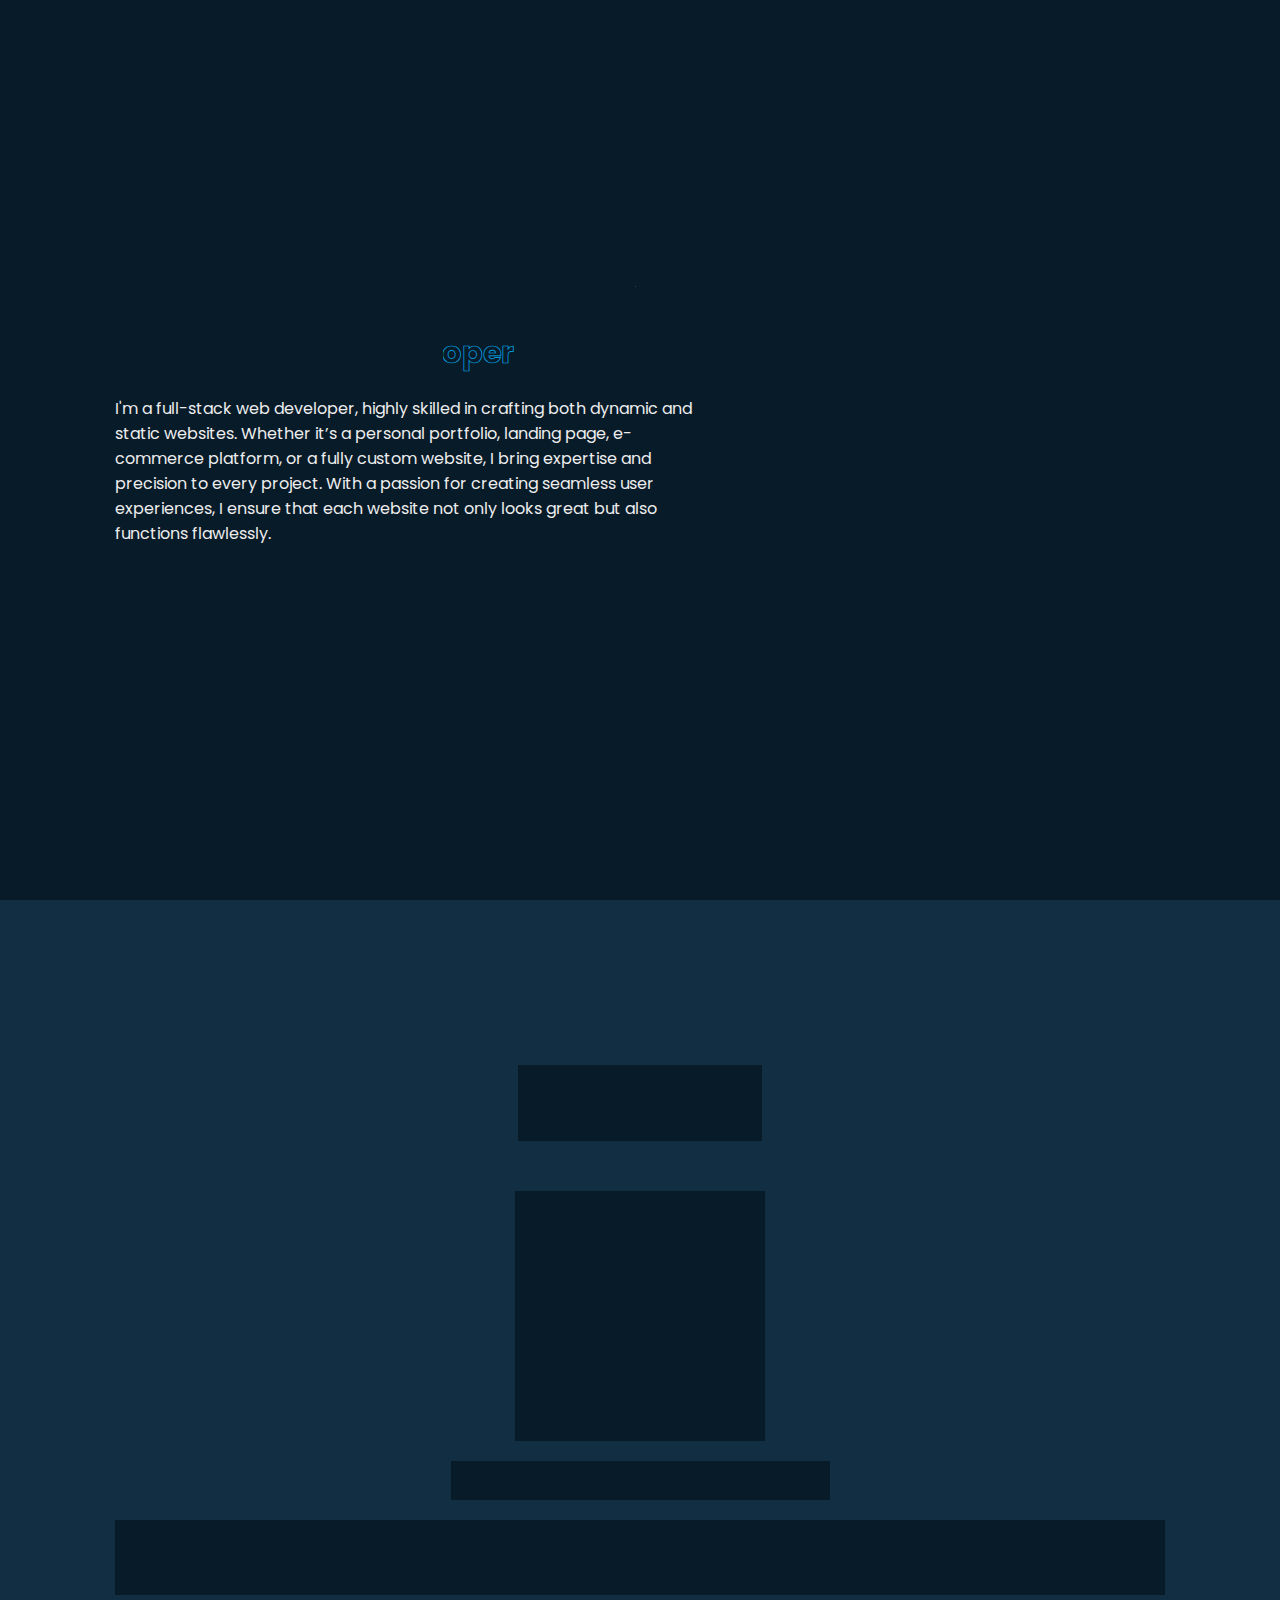
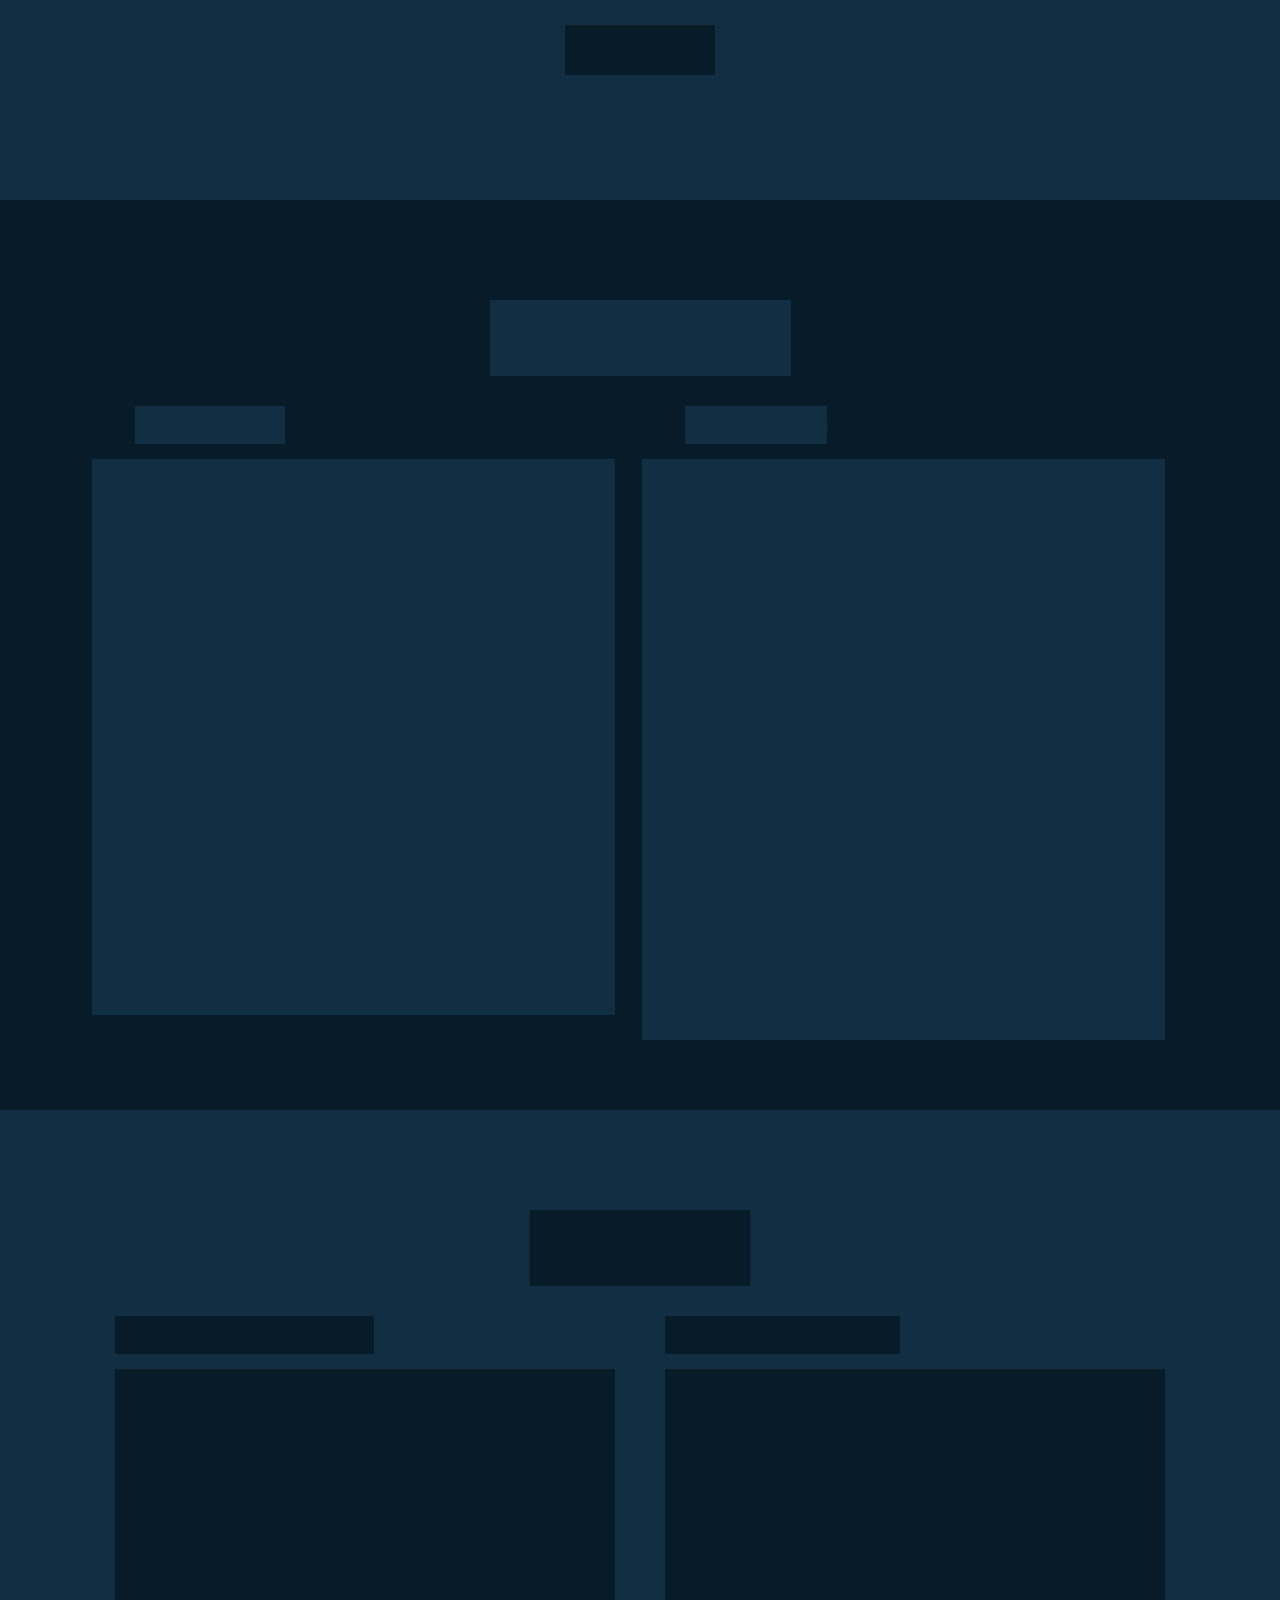
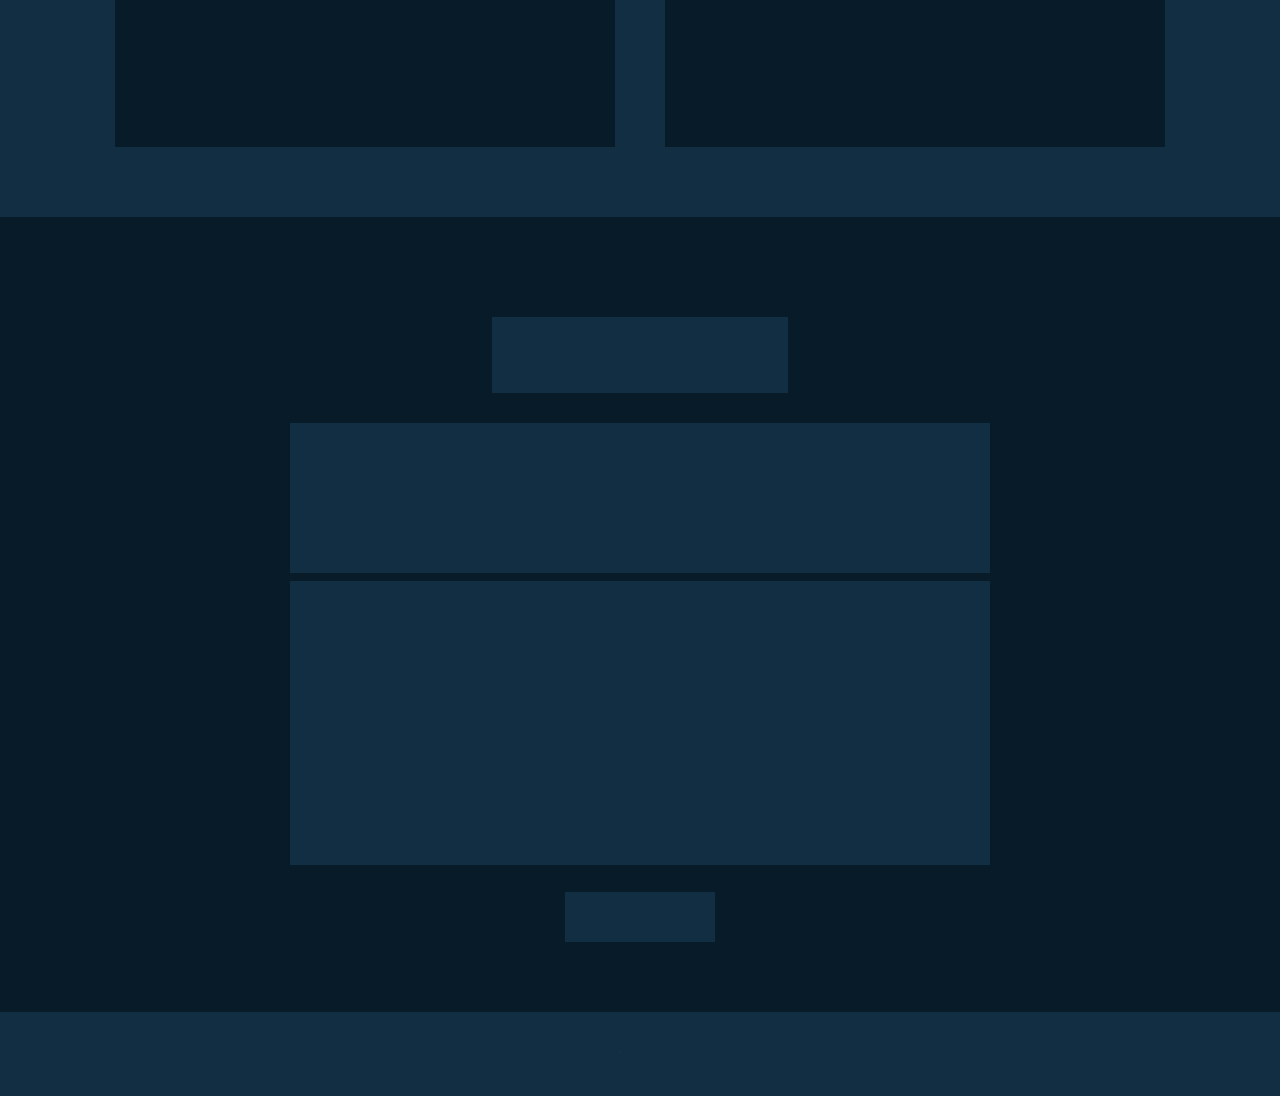
==== commit 579de4c5: "add" ====
--- a/index.html
+++ b/index.html
@@ -5,19 +5,127 @@
     <meta charset="UTF-8">
     <meta http-equiv="X-UA-Compatible" content="IE=edge">
     <meta name="viewport" content="width=device-width, initial-scale=1.0">
-    <title>Responsive Personal Potfolio</title>
-
+    <title>Freelancer - Develop Best websites and webapps </title>
+    <link rel="icon" type="image/x-icon" href="favicon-image.png">
     <link rel="stylesheet" href="style.css">
 
     <!-- box icons -->
     <link href='https://unpkg.com/boxicons@2.1.4/css/boxicons.min.css' rel='stylesheet'>
 </head>
-
+<style>
+    @media (max-width: 799px) {
+    .home-imgHover img {
+        display: none; /* Hide image */
+    }
+}
+/* Unique Container for Recent Projects */
+.unique-recent-projects {
+    position: fixed; /* Fixed position to center in viewport */
+    top: 50%;
+    left: 50%;
+    transform: translate(-50%, -50%); /* Center the container */
+    padding: 20px;
+    background-color: rgba(44, 62, 80, 0.9); /* Dark background with 90% opacity */
+    border-radius: 12px;
+    box-shadow: 0 8px 16px rgba(0,0,0,0.3);
+    width: 80%;
+    max-width: 600px;
+    opacity: 0; /* Initially hidden */
+    transform: translate(-50%, -60%); /* Start off above the center */
+    transition: opacity 0.6s ease, transform 0.6s ease; /* Smooth transition for show/hide */
+    z-index: 1000; /* Ensure it's on top */
+    text-align: center; /* Center text */
+    visibility: hidden; /* Hidden initially */
+    color: #ecf0f1; /* Light text color */
+}
+
+/* Class to show the projects container with animation */
+.unique-recent-projects.show {
+    opacity: 1;
+    transform: translate(-50%, -50%); /* End position */
+    visibility: visible; /* Make visible */
+}
+
+/* Unique Close button styling */
+.unique-close-btn {
+    position: absolute;
+    top: 10px;
+    right: 10px;
+    background: none;
+    border: none;
+    font-size: 28px;
+    color: #e74c3c; /* Red color */
+    cursor: pointer;
+    transition: color 0.3s;
+}
+
+.unique-close-btn:hover {
+    color: #c0392b; /* Darker red on hover */
+}
+
+/* Title styling */
+.unique-recent-projects h3 {
+    font-size: 32px;
+    margin-bottom: 20px;
+    color: #ecf0f1; /* Light text color */
+}
+
+/* Project item styling */
+.unique-project-item {
+    margin-bottom: 20px;
+}
+
+/* Link styling */
+.unique-project-item a {
+    display: block;
+    text-decoration: none;
+    color: #3498db; /* Blue color */
+    font-weight: bold;
+    font-size: 20px;
+    transition: color 0.3s;
+}
+
+.unique-project-item a:hover {
+    color: #2980b9; /* Darker blue on hover */
+}
+
+/* Description styling */
+.unique-project-item p {
+    margin: 5px 0;
+    color: #bdc3c7; /* Light grey color */
+}/* Style for the button */
+.press-btns {
+    display: inline-block;
+    padding: 10px 20px;
+    background-color: #3498db; /* Blue background */
+    color: #fff; /* White text */
+    text-decoration: none; /* Remove underline from links */
+    border-radius: 8px;
+    font-size: 16px;
+    font-family: Arial, sans-serif;
+    text-align: center;
+    transition: background-color 0.3s, transform 0.3s; /* Smooth transitions */
+}
+
+/* Change cursor to pointer on hover */
+.press-btns:hover {
+    cursor: pointer;
+    background-color: #2980b9; /* Darker blue background */
+    transform: scale(1.05); /* Slightly enlarge the button */
+}
+
+
+</style>
 <body>
-
+    <div id="recent-projects" class="unique-recent-projects">
+        <button id="close-projects" class="unique-close-btn">&times;</button>
+        <h3>Recent Projects</h3>
+        <div id="projects-container"></div>
+    </div>
+    
     <!-- header design -->
     <header class="header">
-        <a href="#" class="logo">Portfolio.<span class="animate" style="--i:1;"></span></a>
+        <a href="#" class="logo"> // DEVELOPERROY -<span class="animate" style="--i:1;"></span></a>
 
         <div class="bx bx-menu" id="menu-icon"><span class="animate" style="--i:2;"></span></div>
 
@@ -27,6 +135,7 @@
             <a href="#education">Education</a>
             <a href="#skills">Skills</a>
             <a href="#contact">Contact</a>
+            <a class="press-btns" >Works</a>
 
             <span class="active-nav"></span>
             <span class="animate" style="--i:2;"></span>
@@ -36,37 +145,34 @@
     <!-- home section design -->
     <section class="home show-animate" id="home">
         <div class="home-content">
-            <h1>Hi, I'm <span>Nishat Mahmud</span><span class="animate" style="--i:2;"></span></h1>
-            <div class="text-animate">
-                <h3>Front-End Developer</h3>
+            <h1>Hi, I'm <span>Developerroy</span><span class="animate" style="--i:2;"></span></h1>
+            <div class="text-animate" style="white-space: nowrap;">
+                <h3>Full-Stack WebDeveloper</h3>
                 <span class="animate" style="--i:3;"></span>
             </div>
-            <p>I am a dedicated, self-assured, and eager learner who is constantly looking for opportunities to pick up
-                the new abilities.
-                I particularly want to put my knowledge and experience in Graphic Design, Web Development, and Android
-                Development to use.
-                To the best of my knowledge, avidly seeks to serve a professional organization with sincere devotion,
-                diligence, and commitment.
-                I have five years of experience managing a YouTube channel, therefore I also have knowledge with video
-                editing.
-                <span class="animate" style="--i:4;"></span>
-            </p>
+            
+            <p>I'm a full-stack web developer, highly skilled in crafting both dynamic and static websites. Whether it’s a personal portfolio, landing page, e-commerce platform, or a fully custom website, I bring expertise and precision to every project. With a passion for creating seamless user experiences, I ensure that each website not only looks great but also functions flawlessly.</p>
+
 
             <div class="btn-box">
-                <a href="#" class="btn">Hire Me</a>
-                <a href="#" class="btn">Let's Talk</a>
+                <a href="https://www.fiverr.com/papanroy2012" class="btn">Fiverr Me</a>
+                <a href="https://www.linkedin.com/in/papan-roy-778a94292?utm_source=share&utm_campaign=share_via&utm_content=profile&utm_medium=android_app" class="btn">Let's Talk</a>
                 <span class="animate" style="--i:5;"></span>
             </div>
         </div>
 
         <div class="home-sci">
-            <a href="#"><i class='bx bxl-facebook'></i></a>
-            <a href="#"><i class='bx bxl-twitter'></i></a>
-            <a href="#"><i class='bx bxl-linkedin'></i></a>
+            <a href="https://www.instagram.com/devroy_2024"><i class='bx bxl-instagram'></i></a>
+            <a href="https://wa.me/918981126168"><i class='bx bxl-whatsapp'></i></a>
+            <a href="https://www.linkedin.com/in/papan-roy-778a94292?utm_source=share&utm_campaign=share_via&utm_content=profile&utm_medium=android_app"><i class='bx bxl-linkedin'></i></a>
+
             <span class="animate" style="--i:6;"></span>
         </div>
 
-        <div class="home-imgHover"></div>
+        <div class="home-imgHover">
+            <img style="max-width: 100%; height: 100%;" src="images/4.png" alt="">
+
+        </div>
         <span class="animate home-img" style="--i:7;"></span>
     </section>
 
@@ -75,27 +181,23 @@
         <h2 class="heading">About <span>Me</span><span class="animate scroll" style="--i:1;"></span></h2>
 
         <div class="about-img">
-            <img src="images/about.jpg" alt="">
+            <img src="images/3.jpg" alt="">
             <span class="circle-spin"></span>
             <span class="animate scroll" style="--i:2;"></span>
         </div>
-
         <div class="about-content">
-            <h3>Hi there! Glad to see you here.<span class="animate scroll" style="--i:3;"></span></h3>
-            <p>Hello! Nishat Mahmud here. A technology fanatic!<br>
-                Currently, I am enrolled in the Department of
-                Computer Science and Engineering at Jagannath
-                University in Dhaka. My early education was
-                completed from Mymensingh Zilla School and Govt.
-                Ananda Mohon College in Mymensingh.
+            <h3>Hello! Welcome to my page.<span class="animate scroll" style="--i:3;"></span></h3>
+            <p>I'm DeveloperRoy, a passionate full-stack developer!<br>
+                I specialize in creating dynamic and static websites, including portfolios, landing pages, e-commerce sites, and custom web applications. My journey has taken me through various exciting projects, and I’m always eager to take on new challenges.<br>
                 <span class="animate scroll" style="--i:4;"></span>
             </p>
-
+        
             <div class="btn-box btns">
-                <a href="#contact" class="btn">Contact Me</a>
+                <a href="https://www.linkedin.com/in/papan-roy-778a94292?utm_source=share&utm_campaign=share_via&utm_content=profile&utm_medium=android_app" class="btn">Get in Touch</a>
                 <span class="animate scroll" style="--i:5;"></span>
             </div>
         </div>
+        
     </section>
 
     <!-- education section design -->
@@ -104,45 +206,37 @@
 
         <div class="education-row">
             <div class="education-column">
-                <h3 class="title">Education<span class="animate scroll" style="--i:2;"></span></h3>
-
+                <h3 class="title">My Projects<span class="animate scroll" style="--i:2;"></span></h3>
+            
                 <div class="education-box">
                     <div class="education-content">
                         <div class="content">
-                            <div class="year"><i class='bx bxs-calendar'></i> 2017 - 2018</div>
-                            <h3>Master Degree - University</h3>
-                            <p>Lorem ipsum dolor, sit amet consectetur
-                                adipisicing elit. Blanditiis dolorem harum
-                                dolorum debitis. Magni, iste! Perferendis
-                                laborum reprehenderit dolorum totam.</p>
-                        </div>
-                    </div>
-
+                            <div class="year"><i class='bx bxs-calendar'></i> 3 Weeks</div>
+                            <h3>E-Commerce Website</h3>
+                            <p>Developed a fully functional e-commerce platform with multiple features like product listings, shopping cart, and secure checkout process.</p>
+                        </div>
+                    </div>
+            
                     <div class="education-content">
                         <div class="content">
-                            <div class="year"><i class='bx bxs-calendar'></i> 2018 - 2019</div>
-                            <h3>Master Degree - University</h3>
-                            <p>Lorem ipsum dolor, sit amet consectetur
-                                adipisicing elit. Blanditiis dolorem harum
-                                dolorum debitis. Magni, iste! Perferendis
-                                laborum reprehenderit dolorum totam.</p>
-                        </div>
-                    </div>
-
+                            <div class="year"><i class='bx bxs-calendar'></i> 2 weeks</div>
+                            <h3>AI Video Calling App</h3>
+                            <p>Created an advanced video calling application incorporating AI for enhanced user experience, including real-time translations and facial recognition.</p>
+                        </div>
+                    </div>
+            
                     <div class="education-content">
                         <div class="content">
-                            <div class="year"><i class='bx bxs-calendar'></i> 2019 - 2020</div>
-                            <h3>Master Degree - University</h3>
-                            <p>Lorem ipsum dolor, sit amet consectetur
-                                adipisicing elit. Blanditiis dolorem harum
-                                dolorum debitis. Magni, iste! Perferendis
-                                laborum reprehenderit dolorum totam.</p>
-                        </div>
-                    </div>
-
+                            <div class="year"><i class='bx bxs-calendar'></i> 3 weeks</div>
+                            <h3>Gardening Website for US Agency</h3>
+                            <p>Designed and developed a comprehensive gardening website for a US-based agency, featuring gardening tips, plant care guides, and interactive tools.</p>
+                        </div>
+                    </div>
+            
                     <span class="animate scroll" style="--i:3;"></span>
                 </div>
             </div>
+            
 
             <div class="education-column">
                 <h3 class="title">Experience<span class="animate scroll" style="--i:5;"></span></h3>
@@ -150,39 +244,31 @@
                 <div class="education-box">
                     <div class="education-content">
                         <div class="content">
-                            <div class="year"><i class='bx bxs-calendar'></i> 2017 - 2018</div>
-                            <h3>Web Developer - Company</h3>
-                            <p>Lorem ipsum dolor, sit amet consectetur
-                                adipisicing elit. Blanditiis dolorem harum
-                                dolorum debitis. Magni, iste! Perferendis
-                                laborum reprehenderit dolorum totam.</p>
-                        </div>
-                    </div>
-
+                            <div class="year"><i class='bx bxs-calendar'></i> 2023 - 2024</div>
+                            <h3>SBNAI AGENCY</h3>
+                            <p>Worked on developing and optimizing web solutions for SBNAI Agency, focusing on enhancing user experience and integrating advanced functionalities.</p>
+                        </div>
+                    </div>
+                
                     <div class="education-content">
                         <div class="content">
-                            <div class="year"><i class='bx bxs-calendar'></i> 2018 - 2019</div>
-                            <h3>Web Developer - Company</h3>
-                            <p>Lorem ipsum dolor, sit amet consectetur
-                                adipisicing elit. Blanditiis dolorem harum
-                                dolorum debitis. Magni, iste! Perferendis
-                                laborum reprehenderit dolorum totam.</p>
-                        </div>
-                    </div>
-
+                            <div class="year"><i class='bx bxs-calendar'></i> 2024 - 2024</div>
+                            <h3>Camiflix - AI Company</h3>
+                            <p>Contributed to the development of AI-driven solutions at Camiflix, including building intelligent systems and improving AI models for various applications.</p>
+                        </div>
+                    </div>
+                
                     <div class="education-content">
                         <div class="content">
-                            <div class="year"><i class='bx bxs-calendar'></i> 2019 - 2020</div>
-                            <h3>Web Developer - Company</h3>
-                            <p>Lorem ipsum dolor, sit amet consectetur
-                                adipisicing elit. Blanditiis dolorem harum
-                                dolorum debitis. Magni, iste! Perferendis
-                                laborum reprehenderit dolorum totam.</p>
-                        </div>
-                    </div>
-
+                            <div class="year"><i class='bx bxs-calendar'></i> 2024 - Ongoing</div>
+                            <h3>Freelancer</h3>
+                            <p>Providing full-stack web development services as a freelancer, including building custom websites, e-commerce platforms, and dynamic web applications for various clients.</p>
+                        </div>
+                    </div>
+                
                     <span class="animate scroll" style="--i:6;"></span>
                 </div>
+                
             </div>
         </div>
     </section>
@@ -193,27 +279,28 @@
 
         <div class="skills-row">
             <div class="skills-column">
-                <h3 class="title">Coding Skills<span class="animate scroll" style="--i:2;"></span></h3>
+                <h3 class="title">Programming Skills<span class="animate scroll" style="--i:2;"></span></h3>
 
                 <div class="skills-box">
                     <div class="skills-content">
                         <div class="progress">
-                            <h3>HTML <span>90%</span></h3>
-                            <div class="bar"><span></span></div>
-                        </div>
-
-                        <div class="progress">
-                            <h3>CSS <span>80%</span></h3>
-                            <div class="bar"><span></span></div>
-                        </div>
-
-                        <div class="progress">
-                            <h3>JavaScript <span>65%</span></h3>
-                            <div class="bar"><span></span></div>
-                        </div>
-
-                        <div class="progress">
-                            <h3>Python <span>75%</span></h3>
+                            <h3>HTML CSS <span>Excelent</span></h3>
+                            <div class="bar"><span></span></div>
+                        </div>
+                        
+
+                        <div class="progress">
+                            <h3>Python & Django <span>Excelent</span></h3>
+                            <div class="bar"><span></span></div>
+                        </div>
+
+                        <div class="progress">
+                            <h3>JavaScript & React Js<span>Excelent</span></h3>
+                            <div class="bar"><span></span></div>
+                        </div>
+
+                        <div class="progress">
+                            <h3>Deployment  <span>Excelent</span></h3>
                             <div class="bar"><span></span></div>
                         </div>
                     </div>
@@ -228,22 +315,22 @@
                 <div class="skills-box">
                     <div class="skills-content">
                         <div class="progress">
-                            <h3>Web Design <span>95%</span></h3>
-                            <div class="bar"><span></span></div>
-                        </div>
-
-                        <div class="progress">
-                            <h3>Web Development <span>67%</span></h3>
-                            <div class="bar"><span></span></div>
-                        </div>
-
-                        <div class="progress">
-                            <h3>Graphic Design <span>85%</span></h3>
-                            <div class="bar"><span></span></div>
-                        </div>
-
-                        <div class="progress">
-                            <h3>SEO Marketing <span>60%</span></h3>
+                            <h3>Website Development <span>Excelent</span></h3>
+                            <div class="bar"><span></span></div>
+                        </div>
+
+                        <div class="progress">
+                            <h3>Webapp Development <span>Excelent</span></h3>
+                            <div class="bar"><span></span></div>
+                        </div>
+
+                        <div class="progress">
+                            <h3>E-commerce Development <span>Excelent</span></h3>
+                            <div class="bar"><span></span></div>
+                        </div>
+
+                        <div class="progress">
+                            <h3>SEO Marketing <span>Excelent</span></h3>
                             <div class="bar"><span></span></div>
                         </div>
                     </div>
@@ -292,7 +379,7 @@
             </div>
 
             <div class="btn-box btns">
-                <button type="submit" class="btn">Submit</button>
+                <button type="submit" class="btn"><a href="https://www.linkedin.com/in/papan-roy-778a94292?utm_source=share&utm_campaign=share_via&utm_content=profile&utm_medium=android_app"> Submit </a></button>
 
                 <span class="animate scroll" style="--i:9;"></span>
             </div>
@@ -302,9 +389,8 @@
     <!-- footer design -->
     <footer class="footer">
         <div class="footer-text">
-            <p>Copyright &copy; 2023 | Designed and
-                Maintenance by Nishat Mahmud | All
-                Rights Reserved</p>
+            <p>Copyright &copy; 2024 | Designed and
+                Maintenance by Developerroy</p>
 
             <span class="animate scroll" style="--i:1;"></span>
         </div>
@@ -315,7 +401,110 @@
             <span class="animate scroll" style="--i:3;"></span>
         </div>
     </footer>
-
+    <script>
+        // Function to render projects
+        function renderProjects() {
+            const container = document.getElementById('projects-container');
+            container.innerHTML = ''; // Clear existing content
+    
+            const recentProjects = [
+                {
+                    title: "Gardening Website for US based Agency ",
+                    description: "Developed a fully functional e-commerce platform with product listings and secure checkout.",
+                    link: "https://gardenlux.netlify.app/"
+                },
+                {
+                    title: "AI lead Generation webApp",
+                    description: "Created an AI-powered lead generation webapp with real-time data fetching.",
+                    link: "https://millionleads.online/"
+                },
+                {
+                    title: "E-commerce Website ",
+                    description: "Designed a comprehensive E-commerce Website - Still ongoing project",
+                    link: "https://ztechblog.online/"
+                }
+            ];
+    
+            recentProjects.forEach(project => {
+                const projectElement = document.createElement('div');
+                projectElement.className = 'unique-project-item';
+                projectElement.innerHTML = `
+                    <a href="${project.link}" target="_blank">${project.title}</a>
+                    <p>${project.description}</p>
+                `;
+                container.appendChild(projectElement);
+            });
+        }
+    
+        // Function to show the projects section
+        function showProjects() {
+            const projectsSection = document.getElementById('recent-projects');
+            projectsSection.classList.add('show');
+        }
+    
+        // Function to hide the projects section
+        function hideProjects() {
+            const projectsSection = document.getElementById('recent-projects');
+            projectsSection.classList.remove('show');
+        }
+    
+        // Call renderProjects when the button is clicked
+        document.addEventListener('DOMContentLoaded', () => {
+            // Set up the close button
+            const closeButton = document.getElementById('close-projects');
+            closeButton.addEventListener('click', hideProjects);
+    
+            // Set up the button to show the projects section
+            const showButton = document.querySelector('.press-btns');
+            showButton.addEventListener('click', () => {
+                renderProjects(); // Render projects
+                showProjects(); // Show the projects section
+            });
+        });
+
+        // Function to display the thank you message
+    function showThankYouMessage() {
+        // Create a container for the message
+        const messageContainer = document.createElement('div');
+        messageContainer.style.position = 'fixed';
+        messageContainer.style.top = '20px'; // Position at the top
+        messageContainer.style.left = '50%'; // Center horizontally
+        messageContainer.style.transform = 'translateX(-50%)'; // Center horizontally
+        messageContainer.style.padding = '10px 20px';
+        messageContainer.style.backgroundColor = '#2ecc71'; // Green background
+        messageContainer.style.color = '#fff'; // White text
+        messageContainer.style.borderRadius = '8px';
+        messageContainer.style.boxShadow = '0 4px 8px rgba(0,0,0,0.2)';
+        messageContainer.style.fontSize = '16px';
+        messageContainer.style.fontFamily = 'Arial, sans-serif';
+        messageContainer.style.zIndex = '1000';
+        messageContainer.style.opacity = '0';
+        messageContainer.style.transition = 'opacity 0.5s ease-in-out';
+        messageContainer.innerText = 'Please Click on my work section to see my Recent Works ';
+
+        // Append the message container to the body
+        document.body.appendChild(messageContainer);
+
+        // Show the message after 5 seconds
+        setTimeout(() => {
+            messageContainer.style.opacity = '1';
+        }, 5000);
+
+        // Hide the message after 10 seconds (5 seconds displayed + 5 seconds fade-out)
+        setTimeout(() => {
+            messageContainer.style.opacity = '0';
+            setTimeout(() => {
+                messageContainer.remove();
+            }, 500); // Allow time for fade-out
+        }, 10000);
+    }
+
+    // Wait for the page to load completely before running the function
+    window.addEventListener('load', () => {
+        showThankYouMessage();
+    });
+    </script>
+    
 
     <script src="script.js"></script>
 </body>
